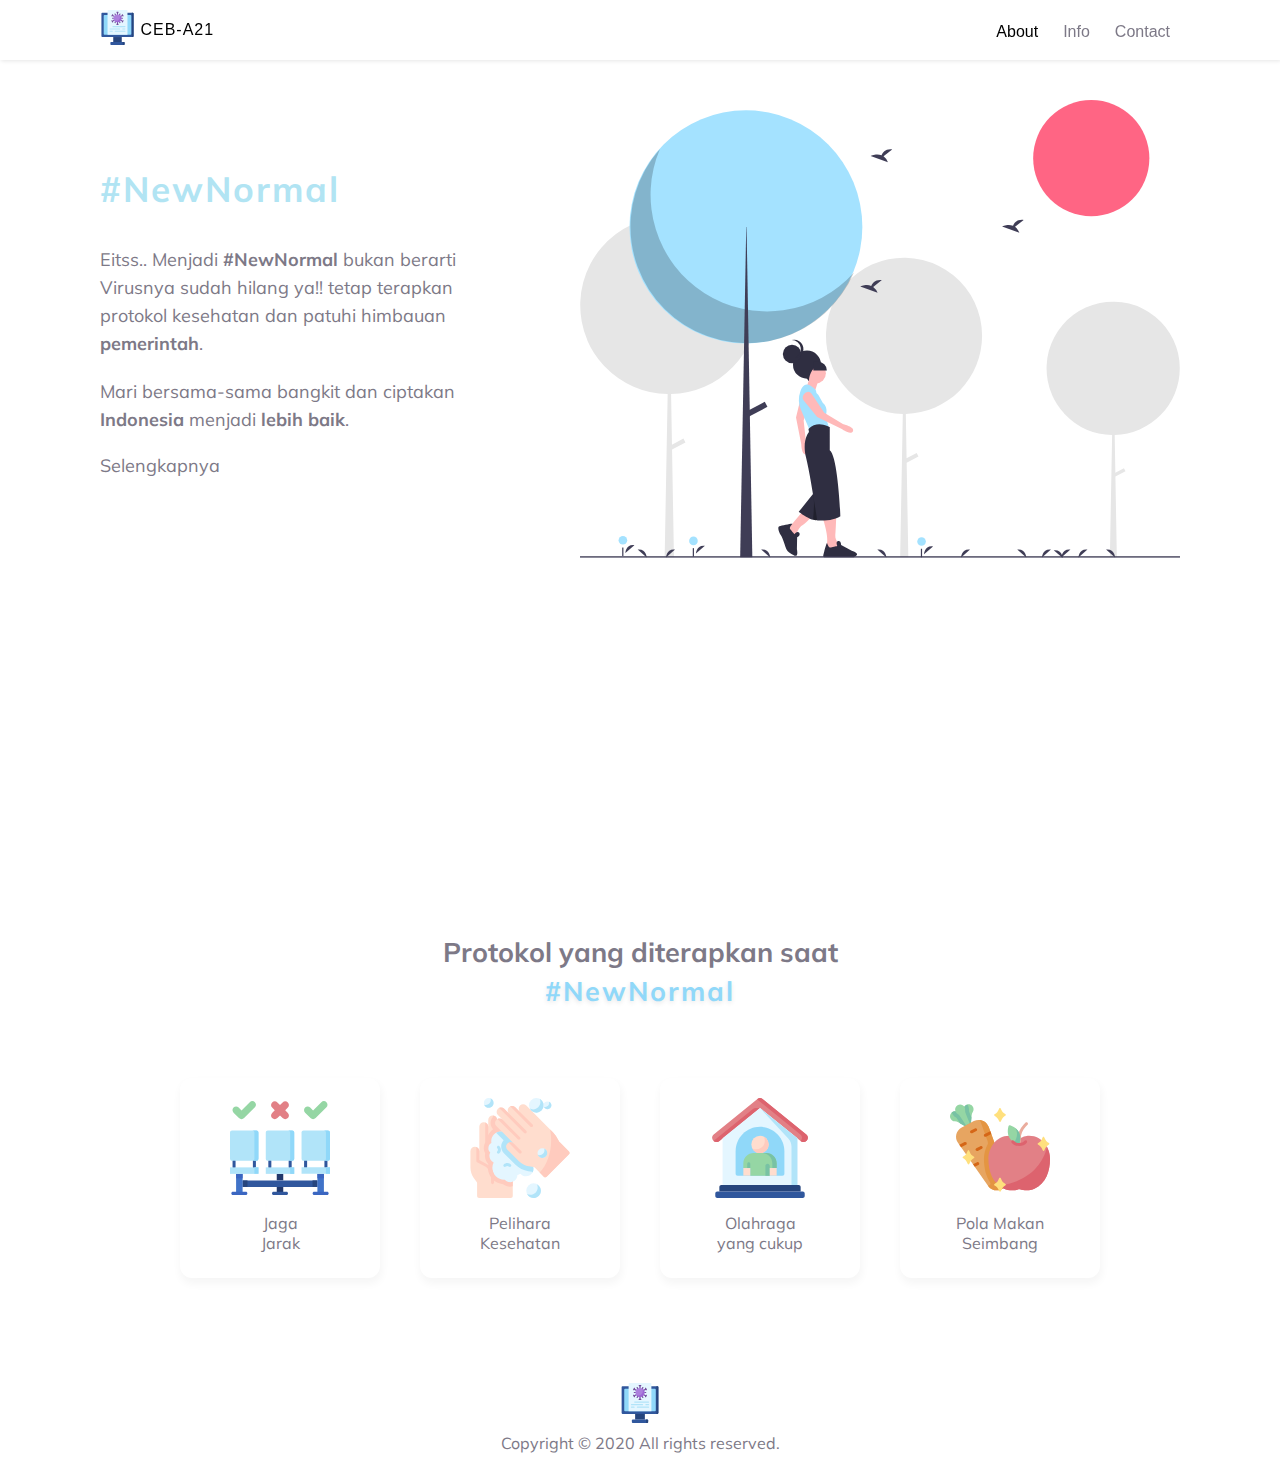
==== index.html @ 7ffa397c "Responsive layout" ====
<!DOCTYPE html>
<html lang="en">

<head>
  <meta charset="UTF-8">
  <meta name="viewport" content="width=device-width, initial-scale=1.0">
  <title>CEB A21</title>
  <link rel="stylesheet" href="//maxcdn.bootstrapcdn.com/font-awesome/4.5.0/css/font-awesome.min.css" />
  <link href="https://fonts.googleapis.com/css2?family=Muli:wght@300;400;700&display=swap" rel="stylesheet">
  <link rel="stylesheet" href="./style.css">
  <link rel="stylesheet" href="./responsive.css">

</head>

<body>
  <!-- navbar -->
  <nav>
    <div class="container">
      <div class="nav-wrapper">
        <div class="logo">
          <img src="./res/logo.svg" alt="Logo">
          CEB-A21
        </div>
        <div class="nav-item">
          <a class="nav-list active" href="#about">About</a>
          <a class="nav-list" href="#info">Info</a>
          <a class="nav-list" href="#contact">Contact</a>
        </div>
      </div>
    </div>
  </nav>

  <!-- main -->

  <div id="about" class="jumbotron">
    <div class="container">
      <div class="main-left">
        <h1>#NewNormal</h1>
        <p>Eitss.. Menjadi <strong>#NewNormal</strong> bukan berarti Virusnya sudah hilang ya!! tetap terapkan protokol
          kesehatan dan patuhi himbauan <strong>pemerintah</strong>.</p>
        <p>Mari bersama-sama bangkit dan ciptakan <strong>Indonesia</strong> menjadi <strong>lebih baik</strong>.</p>
        <div class="btn btn-primary" role="button">Selengkapnya</div>
      </div>
    </div>
    <div class="main-right">
      <img src="./res/main.svg">
    </div>
  </div>

  <!-- main 2 -->
  <div id="info" class="main2">
    <div class="container">
      <h2>Protokol yang diterapkan saat</h2>
      <h2><span>#NewNormal</span></h2>
      <div class="item-wrapper">
        <div class="item">
          <div class="item-box">
            <img src="./res/jaga-jarak.svg">
            <p>Jaga<br>Jarak</p>
          </div>
        </div>
        <div class="item">
          <div class="item-box">
            <img src="./res/kesehatan.svg">
            <p>Pelihara<br>Kesehatan</p>
          </div>
        </div>
        <div class="item">
          <div class="item-box">
            <img src="./res/olahraga.svg">
            <p>Olahraga<br>yang cukup</p>
          </div>
        </div>
        <div class="item">
          <div class="item-box">
            <img src="./res/pola-makan.svg">
            <p>Pola Makan<br>Seimbang</p>
          </div>
        </div>
      </div>
    </div>
  </div>

  <!-- contact -->


  <!-- footer -->
  <footer>
    <div class="copyright">
      <img src="res/logo.svg" width="50px" />
      <p>Copyright &copy; 2020 All rights reserved.</p>
    </div>
  </footer>

</body>

</html>
---- style.css ----
* {
  margin: 0;
  padding: 0;
  box-sizing: border-box;
  outline: none;
  list-style: none;
  text-decoration: none;
  font-family: "muli", sans-serif;
}

html {
  scroll-behavior: smooth;
}

body {
  font-size: 18px;
  color: #7d7987;
}

/* header */
nav {
  position: fixed;
  z-index: 5;
  height: 60px;
  width: 100%;
  background-color: #fff;
  box-shadow: 1px 1px 4px 0 rgba(0, 0, 0, 0.1);
}

.container {
  width: 100%;
  margin: 0 auto;
}

.nav-wrapper {
  margin: 0 100px;
  display: flex;
  justify-content: space-between;
  align-items: center;
}

.logo {
  font-family: Arial, Helvetica, sans-serif;
  font-size: 16px;
  color: black;
  letter-spacing: 1px;
  line-height: 60px;
}

.logo img {
  position: relative;
  top: 10px;
  height: 35px;
}

.nav-item .nav-list {
  font-family: Arial, Helvetica, sans-serif;
  padding: 0 10px;
  color: #7d7987;
  font-size: 16px;
}

.nav-item a.nav-list.active,
.nav-item a.nav-list:hover {
  color: #000;
  transition: all 0.5s linear;
}

/* main 1 */
.jumbotron {
  height: 100vh;
  display: flex;
  padding: 100px 100px 50px;
}

.main-left {
  width: 75%;
  margin-top: 2rem;
}

.main-left h1 {
  color: #b1e4f3;
  font-size: 35px;
  padding: 35px 0;
  letter-spacing: 2px;
}

.main-left p {
  padding-bottom: 20px;
  line-height: 28px;
}

.main-right img {
  width: 600px;
}

/* main2 */
.main2 {
  padding: 30px 0;
  text-align: center;
}

.main2 h2 {
  padding-top: 5px;
}

.main2 h2 span {
  color: #90d8f9;
  text-shadow: 0px 2px 5px rgba(0, 0, 0, 0.1);
  letter-spacing: 2px;
}

.item-wrapper {
  margin: 50px;
  display: flex;
  align-items: center;
  justify-content: center;
}

.item {
  position: relative;
  top: 0;
  width: 200px;
  height: 200px;
  margin: 20px;
  background-color: #fff;
  box-shadow: 1px 5px 9px 1px rgba(0, 0, 0, 0.04);
  border-radius: 12px;
  transition: all 0.3s linear;
}

.item:hover {
  color: #fdfdfd;
  top: -8px;
  opacity: 0.95;
  box-shadow: 1px 5px 9px 2px rgba(0, 0, 0, 0.07);
}

.item img {
  padding: 20px 0 10px;
  width: 100px;
}

.item p {
  color: #7d7987;
  font-size: 16px;
}

/* contact */

/* footer */
footer {
  background-color: white;
  height: 100px;
  text-align: center;
}

.copyright img {
  padding: 5px;
}

.copyright p {
  font-size: 16px;
  font-weight: light;
}
---- responsive.css ----
@media (max-width: 640px) {
  .nav-wrapper {
    margin: 0 5px;
    display: flex;
    justify-content: space-around;
    align-items: center;
  }

  /* main1 */
  .jumbotron {
    height: 80vh;
    padding: 0;
    margin: 0;
  }

  .main-left {
    width: 100%;
    text-align: center;
    margin-top: 50px;
    padding: 0 50px;
  }

  .main-right img {
    display: none;
  }

  .btn.btn-primary {
    margin: 0 auto;
  }

  /* main2 */
  .item-wrapper {
    flex-wrap: wrap;
  }

  /* contact */
}

@media (max-width: 920px) {
  header {
    padding-left: 100px;
    padding-right: 50px;
  }

  .main-left h1 {
    flex: auto;
    margin: 0 auto;
  }

  .main-left p {
    flex: auto;
    margin: 0 auto;
  }

  .main-right {
    flex: auto;
    margin: 0 auto;
  }

  .main-right img {
    display: none;
  }
}
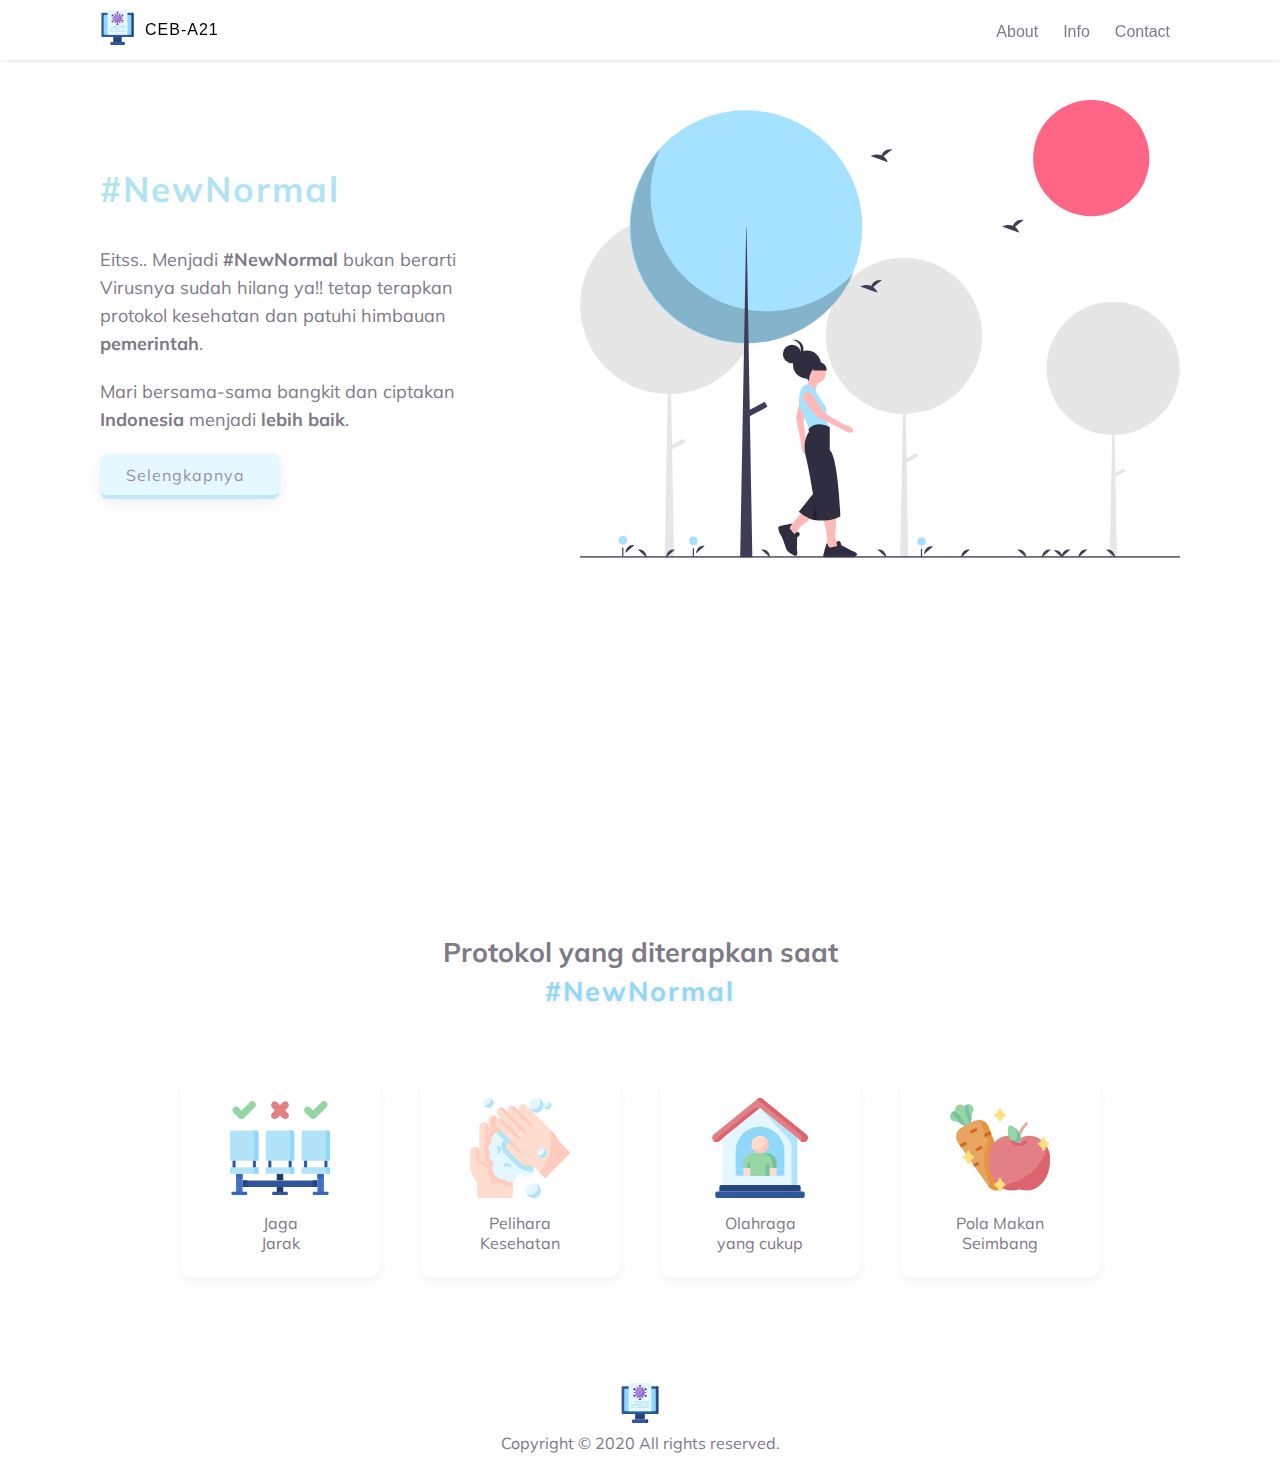
==== commit 01fb3269: "fix link navbar" ====
--- a/index.html
+++ b/index.html
@@ -1,97 +1,96 @@
-<!DOCTYPE html>
-<html lang="en">
-
-<head>
-  <meta charset="UTF-8">
-  <meta name="viewport" content="width=device-width, initial-scale=1.0">
-  <title>CEB A21</title>
-  <link rel="stylesheet" href="//maxcdn.bootstrapcdn.com/font-awesome/4.5.0/css/font-awesome.min.css" />
-  <link href="https://fonts.googleapis.com/css2?family=Muli:wght@300;400;700&display=swap" rel="stylesheet">
-  <link rel="stylesheet" href="./style.css">
-  <link rel="stylesheet" href="./responsive.css">
-
-</head>
-
-<body>
-  <!-- navbar -->
-  <nav>
-    <div class="container">
-      <div class="nav-wrapper">
-        <div class="logo">
-          <img src="./res/logo.svg" alt="Logo">
-          CEB-A21
-        </div>
-        <div class="nav-item">
-          <a class="nav-list active" href="#about">About</a>
-          <a class="nav-list" href="#info">Info</a>
-          <a class="nav-list" href="#contact">Contact</a>
-        </div>
-      </div>
-    </div>
-  </nav>
-
-  <!-- main -->
-
-  <div id="about" class="jumbotron">
-    <div class="container">
-      <div class="main-left">
-        <h1>#NewNormal</h1>
-        <p>Eitss.. Menjadi <strong>#NewNormal</strong> bukan berarti Virusnya sudah hilang ya!! tetap terapkan protokol
-          kesehatan dan patuhi himbauan <strong>pemerintah</strong>.</p>
-        <p>Mari bersama-sama bangkit dan ciptakan <strong>Indonesia</strong> menjadi <strong>lebih baik</strong>.</p>
-        <div class="btn btn-primary" role="button">Selengkapnya</div>
-      </div>
-    </div>
-    <div class="main-right">
-      <img src="./res/main.svg">
-    </div>
-  </div>
-
-  <!-- main 2 -->
-  <div id="info" class="main2">
-    <div class="container">
-      <h2>Protokol yang diterapkan saat</h2>
-      <h2><span>#NewNormal</span></h2>
-      <div class="item-wrapper">
-        <div class="item">
-          <div class="item-box">
-            <img src="./res/jaga-jarak.svg">
-            <p>Jaga<br>Jarak</p>
-          </div>
-        </div>
-        <div class="item">
-          <div class="item-box">
-            <img src="./res/kesehatan.svg">
-            <p>Pelihara<br>Kesehatan</p>
-          </div>
-        </div>
-        <div class="item">
-          <div class="item-box">
-            <img src="./res/olahraga.svg">
-            <p>Olahraga<br>yang cukup</p>
-          </div>
-        </div>
-        <div class="item">
-          <div class="item-box">
-            <img src="./res/pola-makan.svg">
-            <p>Pola Makan<br>Seimbang</p>
-          </div>
-        </div>
-      </div>
-    </div>
-  </div>
-
-  <!-- contact -->
-
-
-  <!-- footer -->
-  <footer>
-    <div class="copyright">
-      <img src="res/logo.svg" width="50px" />
-      <p>Copyright &copy; 2020 All rights reserved.</p>
-    </div>
-  </footer>
-
-</body>
-
+<!DOCTYPE html>
+<html lang="en">
+
+<head>
+  <meta charset="UTF-8">
+  <meta name="viewport" content="width=device-width, initial-scale=1.0">
+  <title>CEB A21</title>
+  <link href="https://fonts.googleapis.com/css2?family=Muli:wght@300;400;700&display=swap" rel="stylesheet">
+  <link rel="stylesheet" href="./style.css">
+  <link rel="stylesheet" href="./responsive.css">
+
+</head>
+
+<body>
+  <!-- navbar -->
+  <nav>
+    <div class="container">
+      <div class="nav-wrapper">
+        <div class="logo">
+          <img src="./res/logo.svg" alt="Logo">
+          <a href="#">CEB-A21</a>
+        </div>
+        <div class="nav-item">
+          <a class="nav-list" href="#about">About</a>
+          <a class="nav-list" href="#info">Info</a>
+          <a class="nav-list" href="#contact">Contact</a>
+        </div>
+      </div>
+    </div>
+  </nav>
+
+  <!-- main -->
+
+  <div id="about" class="jumbotron">
+    <div class="container">
+      <div class="main-left">
+        <h1>#NewNormal</h1>
+        <p>Eitss.. Menjadi <strong>#NewNormal</strong> bukan berarti Virusnya sudah hilang ya!! tetap terapkan protokol
+          kesehatan dan patuhi himbauan <strong>pemerintah</strong>.</p>
+        <p>Mari bersama-sama bangkit dan ciptakan <strong>Indonesia</strong> menjadi <strong>lebih baik</strong>.</p>
+        <div class="btn btn-primary" role="button">Selengkapnya</div>
+      </div>
+    </div>
+    <div class="main-right">
+      <img src="./res/main.svg">
+    </div>
+  </div>
+
+  <!-- main 2 -->
+  <div id="info" class="main2">
+    <div class="container">
+      <h2>Protokol yang diterapkan saat</h2>
+      <h2><span>#NewNormal</span></h2>
+      <div class="item-wrapper">
+        <div class="item">
+          <div class="item-box">
+            <img src="./res/jaga-jarak.svg">
+            <p>Jaga<br>Jarak</p>
+          </div>
+        </div>
+        <div class="item">
+          <div class="item-box">
+            <img src="./res/kesehatan.svg">
+            <p>Pelihara<br>Kesehatan</p>
+          </div>
+        </div>
+        <div class="item">
+          <div class="item-box">
+            <img src="./res/olahraga.svg">
+            <p>Olahraga<br>yang cukup</p>
+          </div>
+        </div>
+        <div class="item">
+          <div class="item-box">
+            <img src="./res/pola-makan.svg">
+            <p>Pola Makan<br>Seimbang</p>
+          </div>
+        </div>
+      </div>
+    </div>
+  </div>
+
+  <!-- contact -->
+
+
+  <!-- footer -->
+  <footer>
+    <div class="copyright">
+      <img src="res/logo.svg" width="50px" />
+      <p>Copyright &copy; 2020 All rights reserved.</p>
+    </div>
+  </footer>
+
+</body>
+
 </html>--- a/style.css
+++ b/style.css
@@ -1,165 +1,197 @@
-* {
-  margin: 0;
-  padding: 0;
-  box-sizing: border-box;
-  outline: none;
-  list-style: none;
-  text-decoration: none;
-  font-family: "muli", sans-serif;
-}
-
-html {
-  scroll-behavior: smooth;
-}
-
-body {
-  font-size: 18px;
-  color: #7d7987;
-}
-
-/* header */
-nav {
-  position: fixed;
-  z-index: 5;
-  height: 60px;
-  width: 100%;
-  background-color: #fff;
-  box-shadow: 1px 1px 4px 0 rgba(0, 0, 0, 0.1);
-}
-
-.container {
-  width: 100%;
-  margin: 0 auto;
-}
-
-.nav-wrapper {
-  margin: 0 100px;
-  display: flex;
-  justify-content: space-between;
-  align-items: center;
-}
-
-.logo {
-  font-family: Arial, Helvetica, sans-serif;
-  font-size: 16px;
-  color: black;
-  letter-spacing: 1px;
-  line-height: 60px;
-}
-
-.logo img {
-  position: relative;
-  top: 10px;
-  height: 35px;
-}
-
-.nav-item .nav-list {
-  font-family: Arial, Helvetica, sans-serif;
-  padding: 0 10px;
-  color: #7d7987;
-  font-size: 16px;
-}
-
-.nav-item a.nav-list.active,
-.nav-item a.nav-list:hover {
-  color: #000;
-  transition: all 0.5s linear;
-}
-
-/* main 1 */
-.jumbotron {
-  height: 100vh;
-  display: flex;
-  padding: 100px 100px 50px;
-}
-
-.main-left {
-  width: 75%;
-  margin-top: 2rem;
-}
-
-.main-left h1 {
-  color: #b1e4f3;
-  font-size: 35px;
-  padding: 35px 0;
-  letter-spacing: 2px;
-}
-
-.main-left p {
-  padding-bottom: 20px;
-  line-height: 28px;
-}
-
-.main-right img {
-  width: 600px;
-}
-
-/* main2 */
-.main2 {
-  padding: 30px 0;
-  text-align: center;
-}
-
-.main2 h2 {
-  padding-top: 5px;
-}
-
-.main2 h2 span {
-  color: #90d8f9;
-  text-shadow: 0px 2px 5px rgba(0, 0, 0, 0.1);
-  letter-spacing: 2px;
-}
-
-.item-wrapper {
-  margin: 50px;
-  display: flex;
-  align-items: center;
-  justify-content: center;
-}
-
-.item {
-  position: relative;
-  top: 0;
-  width: 200px;
-  height: 200px;
-  margin: 20px;
-  background-color: #fff;
-  box-shadow: 1px 5px 9px 1px rgba(0, 0, 0, 0.04);
-  border-radius: 12px;
-  transition: all 0.3s linear;
-}
-
-.item:hover {
-  color: #fdfdfd;
-  top: -8px;
-  opacity: 0.95;
-  box-shadow: 1px 5px 9px 2px rgba(0, 0, 0, 0.07);
-}
-
-.item img {
-  padding: 20px 0 10px;
-  width: 100px;
-}
-
-.item p {
-  color: #7d7987;
-  font-size: 16px;
-}
-
-/* contact */
-
-/* footer */
-footer {
-  background-color: white;
-  height: 100px;
-  text-align: center;
-}
-
-.copyright img {
-  padding: 5px;
-}
-
-.copyright p {
-  font-size: 16px;
-  font-weight: light;
-}
+* {
+  margin: 0;
+  padding: 0;
+  box-sizing: border-box;
+  outline: none;
+  list-style: none;
+  text-decoration: none;
+  font-family: "muli", sans-serif;
+}
+
+html {
+  scroll-behavior: smooth;
+}
+
+body {
+  font-size: 18px;
+  color: #7d7987;
+}
+
+/* header */
+nav {
+  position: fixed;
+  z-index: 5;
+  height: 60px;
+  width: 100%;
+  background-color: #fff;
+  box-shadow: 1px 1px 4px 0 rgba(0, 0, 0, 0.1);
+}
+
+.container {
+  width: 100%;
+  margin: 0 auto;
+}
+
+.nav-wrapper {
+  margin: 0 100px;
+  display: flex;
+  justify-content: space-between;
+  align-items: center;
+}
+
+.logo img {
+  position: relative;
+  top: 10px;
+  height: 35px;
+}
+
+.logo a {
+  font-family: Arial, Helvetica, sans-serif;
+  font-size: 16px;
+  color: black;
+  letter-spacing: 1px;
+  line-height: 60px;
+  padding-left: 5px;
+}
+
+.nav-item .nav-list {
+  font-family: Arial, Helvetica, sans-serif;
+  padding: 0 10px;
+  color: #7d7987;
+  font-size: 16px;
+}
+
+.nav-item a.nav-list.active,
+.nav-item a.nav-list:hover {
+  color: #000;
+  transition: all 0.5s linear;
+}
+
+/* main 1 */
+.jumbotron {
+  height: 100vh;
+  display: flex;
+  padding: 100px 100px 50px;
+}
+
+.main-left {
+  width: 75%;
+  margin-top: 2rem;
+}
+
+.main-left h1 {
+  color: #b1e4f3;
+  font-size: 35px;
+  padding: 35px 0;
+  letter-spacing: 2px;
+}
+
+.main-left p {
+  padding-bottom: 20px;
+  line-height: 28px;
+}
+
+.main-right img {
+  width: 600px;
+}
+
+.btn {
+  background: #dff6ff;
+  border: 1px solid #dff6ff;
+  border-bottom: 4px solid #b1e4f9;
+  border-radius: 8px;
+  box-shadow: 0px 0.769896px 3.62304px rgba(0, 0, 0, 0.0243888),
+    0px 2.12866px 10.0172px rgba(0, 0, 0, 0.035),
+    0px 5.125px 24.1177px rgba(0, 0, 0, 0.0456112);
+  padding: 10px 25px;
+  letter-spacing: 1px;
+  opacity: 0.8;
+  cursor: pointer;
+}
+
+.btn.btn-primary {
+  width: 180px;
+  font-size: 16px;
+}
+
+.btn:hover {
+  opacity: 1;
+  border: 1px solid #b1e4f3;
+  border-bottom: 4px solid #b1e4f9;
+}
+
+.btn.btn-primary:active {
+  position: relative;
+  top: 5px;
+  border: none;
+}
+
+/* main2 */
+.main2 {
+  padding: 30px 0;
+  text-align: center;
+}
+
+.main2 h2 {
+  padding-top: 5px;
+}
+
+.main2 h2 span {
+  color: #90d8f9;
+  text-shadow: 0px 2px 5px rgba(0, 0, 0, 0.1);
+  letter-spacing: 2px;
+}
+
+.item-wrapper {
+  margin: 50px;
+  display: flex;
+  align-items: center;
+  justify-content: center;
+}
+
+.item {
+  position: relative;
+  top: 0;
+  width: 200px;
+  height: 200px;
+  margin: 20px;
+  background-color: #fff;
+  box-shadow: 1px 5px 9px 1px rgba(0, 0, 0, 0.04);
+  border-radius: 12px;
+  transition: all 0.3s linear;
+}
+
+.item:hover {
+  color: #fdfdfd;
+  top: -8px;
+  opacity: 0.95;
+  box-shadow: 1px 5px 9px 2px rgba(0, 0, 0, 0.07);
+}
+
+.item img {
+  padding: 20px 0 10px;
+  width: 100px;
+}
+
+.item p {
+  color: #7d7987;
+  font-size: 16px;
+}
+
+/* contact */
+
+/* footer */
+footer {
+  background-color: white;
+  height: 100px;
+  text-align: center;
+}
+
+.copyright img {
+  padding: 5px;
+}
+
+.copyright p {
+  font-size: 16px;
+  font-weight: light;
+}
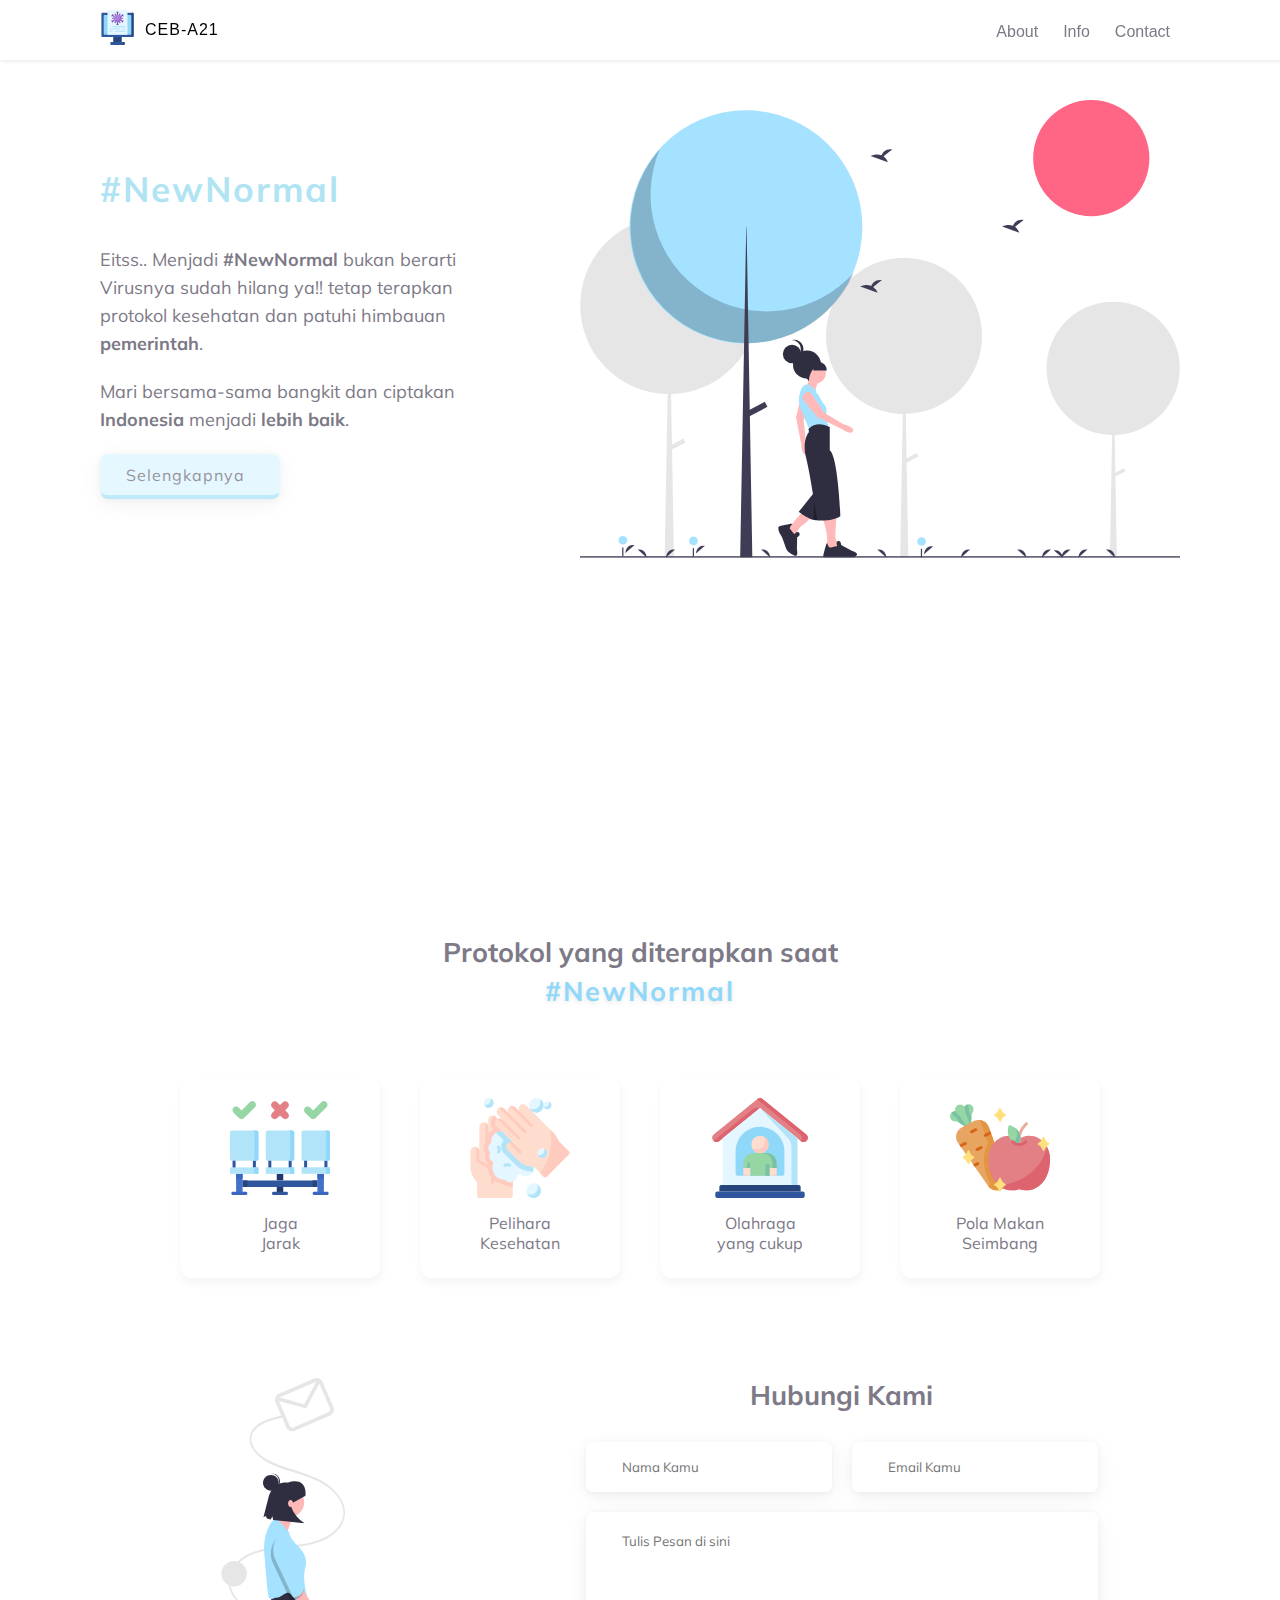
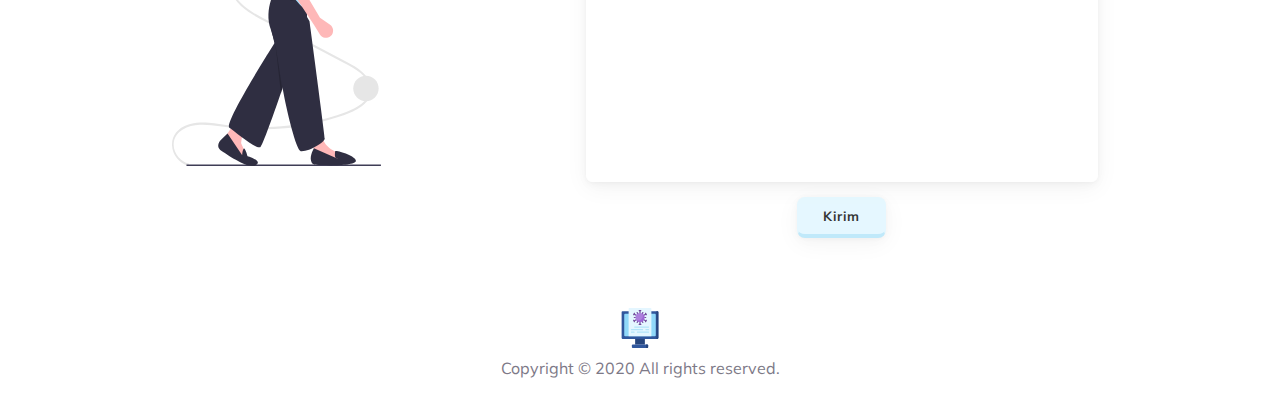
==== commit 7d63e327: "Update index.html" ====
--- a/index.html
+++ b/index.html
@@ -81,7 +81,30 @@
   </div>
 
   <!-- contact -->
-
+<div id="contact">
+  <div class="container">
+    <div class="message-wrapper">
+      <div class="people">
+        <img src="./res/contact.svg">
+      </div>
+      <div class="message">
+        <h2 class="title-section">Hubungi Kami</h2>
+        <div class="form">
+          <div class="form-input">
+            <input type="text" name="name" id="name" placeholder="Nama Kamu">
+          </div>
+          <div class="form-input">
+            <input type="email" name="emamil" id="email" placeholder="Email Kamu">
+          </div>
+        </div>
+        <div class="form-input">
+          <textarea name="message" id="message" placeholder="Tulis Pesan di sini"></textarea>
+        </div>
+        <button class="btn btn-submit" role="button">Kirim</button>
+      </div>
+    </div>
+  </div>
+</div>
 
   <!-- footer -->
   <footer>
@@ -93,4 +116,4 @@
 
 </body>
 
-</html>+</html>
--- a/style.css
+++ b/style.css
@@ -179,6 +179,65 @@
 }
 
 /* contact */
+.message-wrapper {
+  display: flex;
+  margin: 0 75px 50px;
+  justify-content: space-around;
+}
+
+.title-section {
+  text-align: center;
+  margin-bottom: 20px;
+}
+
+.form {
+  display: flex;
+  flex-direction: row;
+  flex-wrap: wrap;
+  width: 100%;
+}
+
+.form-input {
+  display: flex;
+  flex-direction: column;
+  flex-basis: 100%;
+  flex: 1;
+  margin: 10px;
+}
+
+input,
+textarea {
+  background: #fff;
+  box-shadow: 0px 0.769896px 3.62304px rgba(0, 0, 0, 0.0243888),
+    0px 2.12866px 10.0172px rgba(0, 0, 0, 0.035),
+    0px 5.125px 24.1177px rgba(0, 0, 0, 0.0456112);
+  border-radius: 6px;
+  border: 1px solid #fff;
+  height: 50px;
+  padding: 0 35px;
+}
+
+input:focus,
+textarea:focus {
+  border: 1px solid #90d8f9;
+}
+
+textarea {
+  width: 100%;
+  height: 30vh;
+  padding: 20px 35px;
+  resize: none;
+}
+
+.btn.btn-submit {
+  display: flex;
+  margin: 15px auto;
+  font-weight: bold;
+}
+
+.btn.btn-submit:active {
+  background-color: #b1e4f3;
+}
 
 /* footer */
 footer {
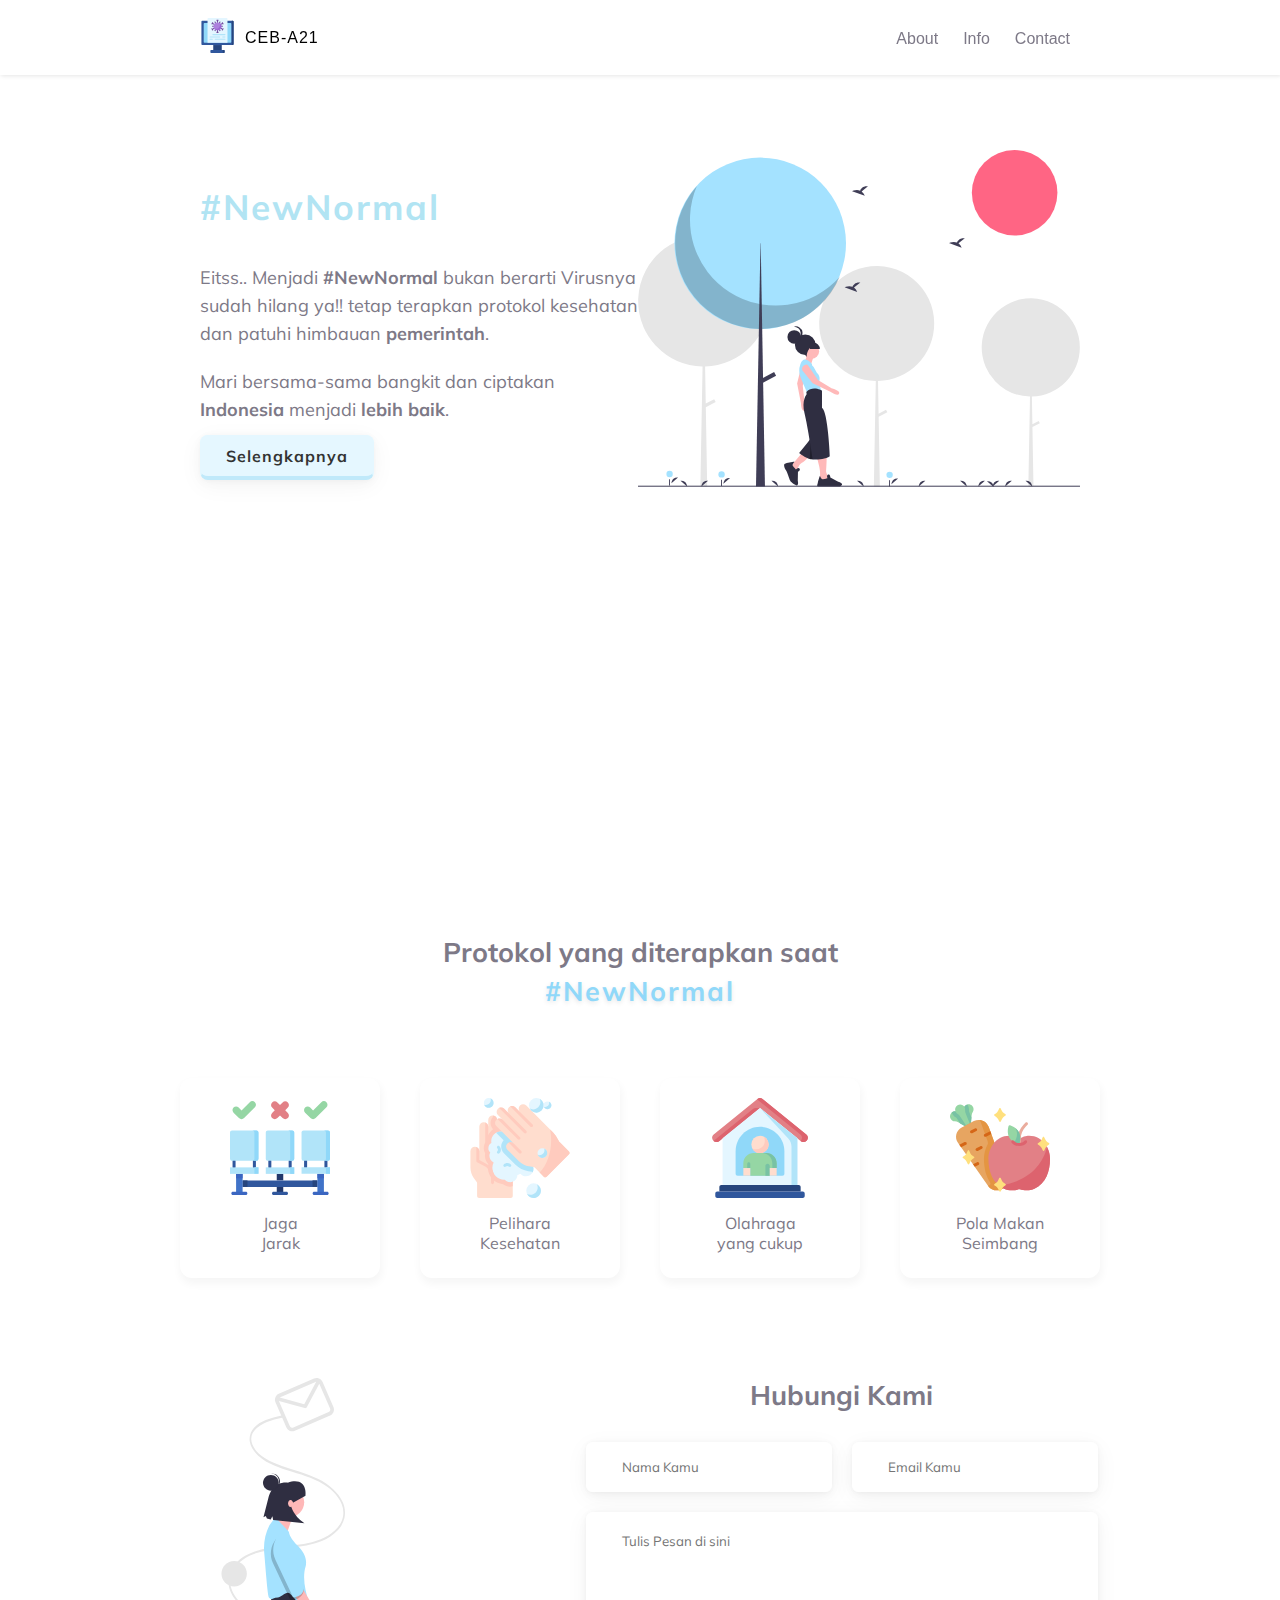
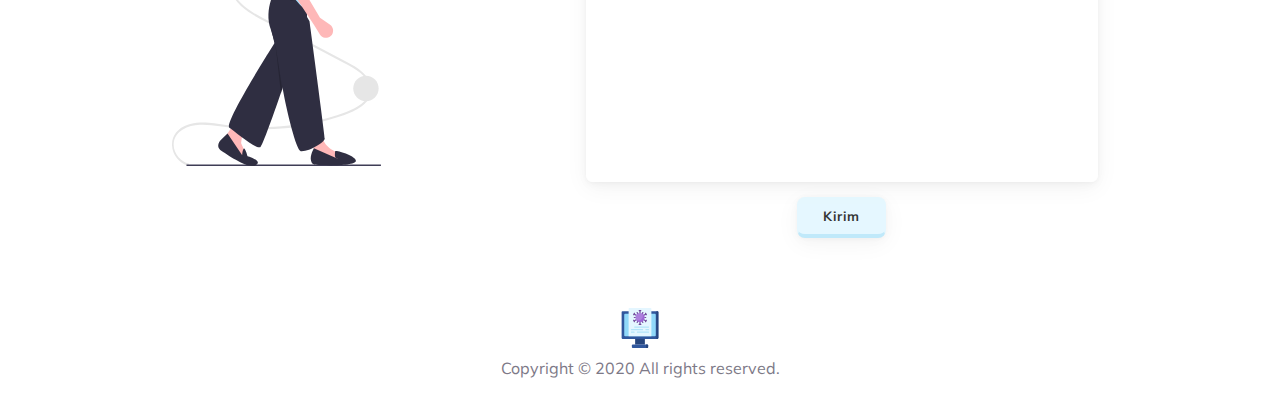
==== commit 3ee70527: "Update header" ====
--- a/index.html
+++ b/index.html
@@ -6,8 +6,8 @@
   <meta name="viewport" content="width=device-width, initial-scale=1.0">
   <title>CEB A21</title>
   <link href="https://fonts.googleapis.com/css2?family=Muli:wght@300;400;700&display=swap" rel="stylesheet">
-  <link rel="stylesheet" href="./style.css">
-  <link rel="stylesheet" href="./responsive.css">
+  <link rel="stylesheet" href="style.css">
+  <link rel="stylesheet" href="responsive.css">
 
 </head>
 
@@ -35,10 +35,10 @@
     <div class="container">
       <div class="main-left">
         <h1>#NewNormal</h1>
-        <p>Eitss.. Menjadi <strong>#NewNormal</strong> bukan berarti Virusnya sudah hilang ya!! tetap terapkan protokol
-          kesehatan dan patuhi himbauan <strong>pemerintah</strong>.</p>
+        <p>Eitss.. Menjadi <strong>#NewNormal</strong> bukan berarti Virusnya sudah hilang ya!!
+          tetap terapkan protokol kesehatan dan patuhi himbauan <strong>pemerintah</strong>.</p>
         <p>Mari bersama-sama bangkit dan ciptakan <strong>Indonesia</strong> menjadi <strong>lebih baik</strong>.</p>
-        <div class="btn btn-primary" role="button">Selengkapnya</div>
+        <a class="btn btn-primary" href="#info" role="button">Selengkapnya</a>
       </div>
     </div>
     <div class="main-right">
@@ -81,30 +81,30 @@
   </div>
 
   <!-- contact -->
-<div id="contact">
-  <div class="container">
-    <div class="message-wrapper">
-      <div class="people">
-        <img src="./res/contact.svg">
-      </div>
-      <div class="message">
-        <h2 class="title-section">Hubungi Kami</h2>
-        <div class="form">
-          <div class="form-input">
-            <input type="text" name="name" id="name" placeholder="Nama Kamu">
+  <div id="contact">
+    <div class="container">
+      <div class="message-wrapper">
+        <div class="people">
+          <img src="./res/contact.svg">
+        </div>
+        <div class="message">
+          <h2 class="title-section">Hubungi Kami</h2>
+          <div class="form">
+            <div class="form-input">
+              <input type="text" name="name" id="name" placeholder="Nama Kamu">
+            </div>
+            <div class="form-input">
+              <input type="email" name="emamil" id="email" placeholder="Email Kamu">
+            </div>
           </div>
           <div class="form-input">
-            <input type="email" name="emamil" id="email" placeholder="Email Kamu">
+            <textarea name="message" id="message" placeholder="Tulis Pesan di sini"></textarea>
           </div>
+          <button class="btn btn-submit" role="button">Kirim</button>
         </div>
-        <div class="form-input">
-          <textarea name="message" id="message" placeholder="Tulis Pesan di sini"></textarea>
-        </div>
-        <button class="btn btn-submit" role="button">Kirim</button>
       </div>
     </div>
   </div>
-</div>
 
   <!-- footer -->
   <footer>
@@ -116,4 +116,4 @@
 
 </body>
 
-</html>
+</html>--- a/style.css
+++ b/style.css
@@ -21,7 +21,7 @@
 nav {
   position: fixed;
   z-index: 5;
-  height: 60px;
+  height: 75px;
   width: 100%;
   background-color: #fff;
   box-shadow: 1px 1px 4px 0 rgba(0, 0, 0, 0.1);
@@ -33,7 +33,7 @@
 }
 
 .nav-wrapper {
-  margin: 0 100px;
+  margin: 0 200px;
   display: flex;
   justify-content: space-between;
   align-items: center;
@@ -48,9 +48,10 @@
 .logo a {
   font-family: Arial, Helvetica, sans-serif;
   font-size: 16px;
-  color: black;
+  color: #000;
+  font-weight: 500;
   letter-spacing: 1px;
-  line-height: 60px;
+  line-height: 75px;
   padding-left: 5px;
 }
 
@@ -71,12 +72,8 @@
 .jumbotron {
   height: 100vh;
   display: flex;
-  padding: 100px 100px 50px;
-}
-
-.main-left {
-  width: 75%;
-  margin-top: 2rem;
+  margin: 0 100px;
+  padding: 150px 100px 50px;
 }
 
 .main-left h1 {
@@ -92,7 +89,9 @@
 }
 
 .main-right img {
-  width: 600px;
+  width: 100%;
+  max-width: 1000px;
+  float: right;
 }
 
 .btn {
@@ -112,6 +111,9 @@
 .btn.btn-primary {
   width: 180px;
   font-size: 16px;
+  color: #000;
+  font-weight: 700;
+  margin-bottom: 30px;
 }
 
 .btn:hover {
@@ -232,7 +234,7 @@
 .btn.btn-submit {
   display: flex;
   margin: 15px auto;
-  font-weight: bold;
+  font-weight: 700;
 }
 
 .btn.btn-submit:active {
--- a/responsive.css
+++ b/responsive.css
@@ -1,16 +1,46 @@
 @media (max-width: 640px) {
+  /* main1 */
+  .jumbotron {
+    height: 80vh;
+    padding: 0 !important;
+    margin: 0;
+    flex: none !important;
+  }
+
+  .main-left {
+    margin-top: 100px !important;
+    width: 100%;
+    text-align: center;
+    padding: 0 5px !important;
+  }
+
+  .btn.btn-primary {
+    margin: 0 auto;
+  }
+
+  /* contact */
+  .people {
+    display: none;
+  }
+
+  .message-wrapper {
+    margin: 0 25px 50px;
+  }
+}
+
+@media (max-width: 920px) {
+  .jumbotron {
+    height: 80vh;
+    padding: 50px 0;
+    margin: 0;
+    flex: none;
+  }
+
   .nav-wrapper {
-    margin: 0 5px;
+    margin: 0;
     display: flex;
     justify-content: space-around;
     align-items: center;
-  }
-
-  /* main1 */
-  .jumbotron {
-    height: 80vh;
-    padding: 0;
-    margin: 0;
   }
 
   .main-left {
@@ -18,28 +48,6 @@
     text-align: center;
     margin-top: 50px;
     padding: 0 50px;
-  }
-
-  .main-right img {
-    display: none;
-  }
-
-  .btn.btn-primary {
-    margin: 0 auto;
-  }
-
-  /* main2 */
-  .item-wrapper {
-    flex-wrap: wrap;
-  }
-
-  /* contact */
-}
-
-@media (max-width: 920px) {
-  header {
-    padding-left: 100px;
-    padding-right: 50px;
   }
 
   .main-left h1 {
@@ -60,4 +68,9 @@
   .main-right img {
     display: none;
   }
+
+  /* main2 */
+  .item-wrapper {
+    flex-wrap: wrap;
+  }
 }
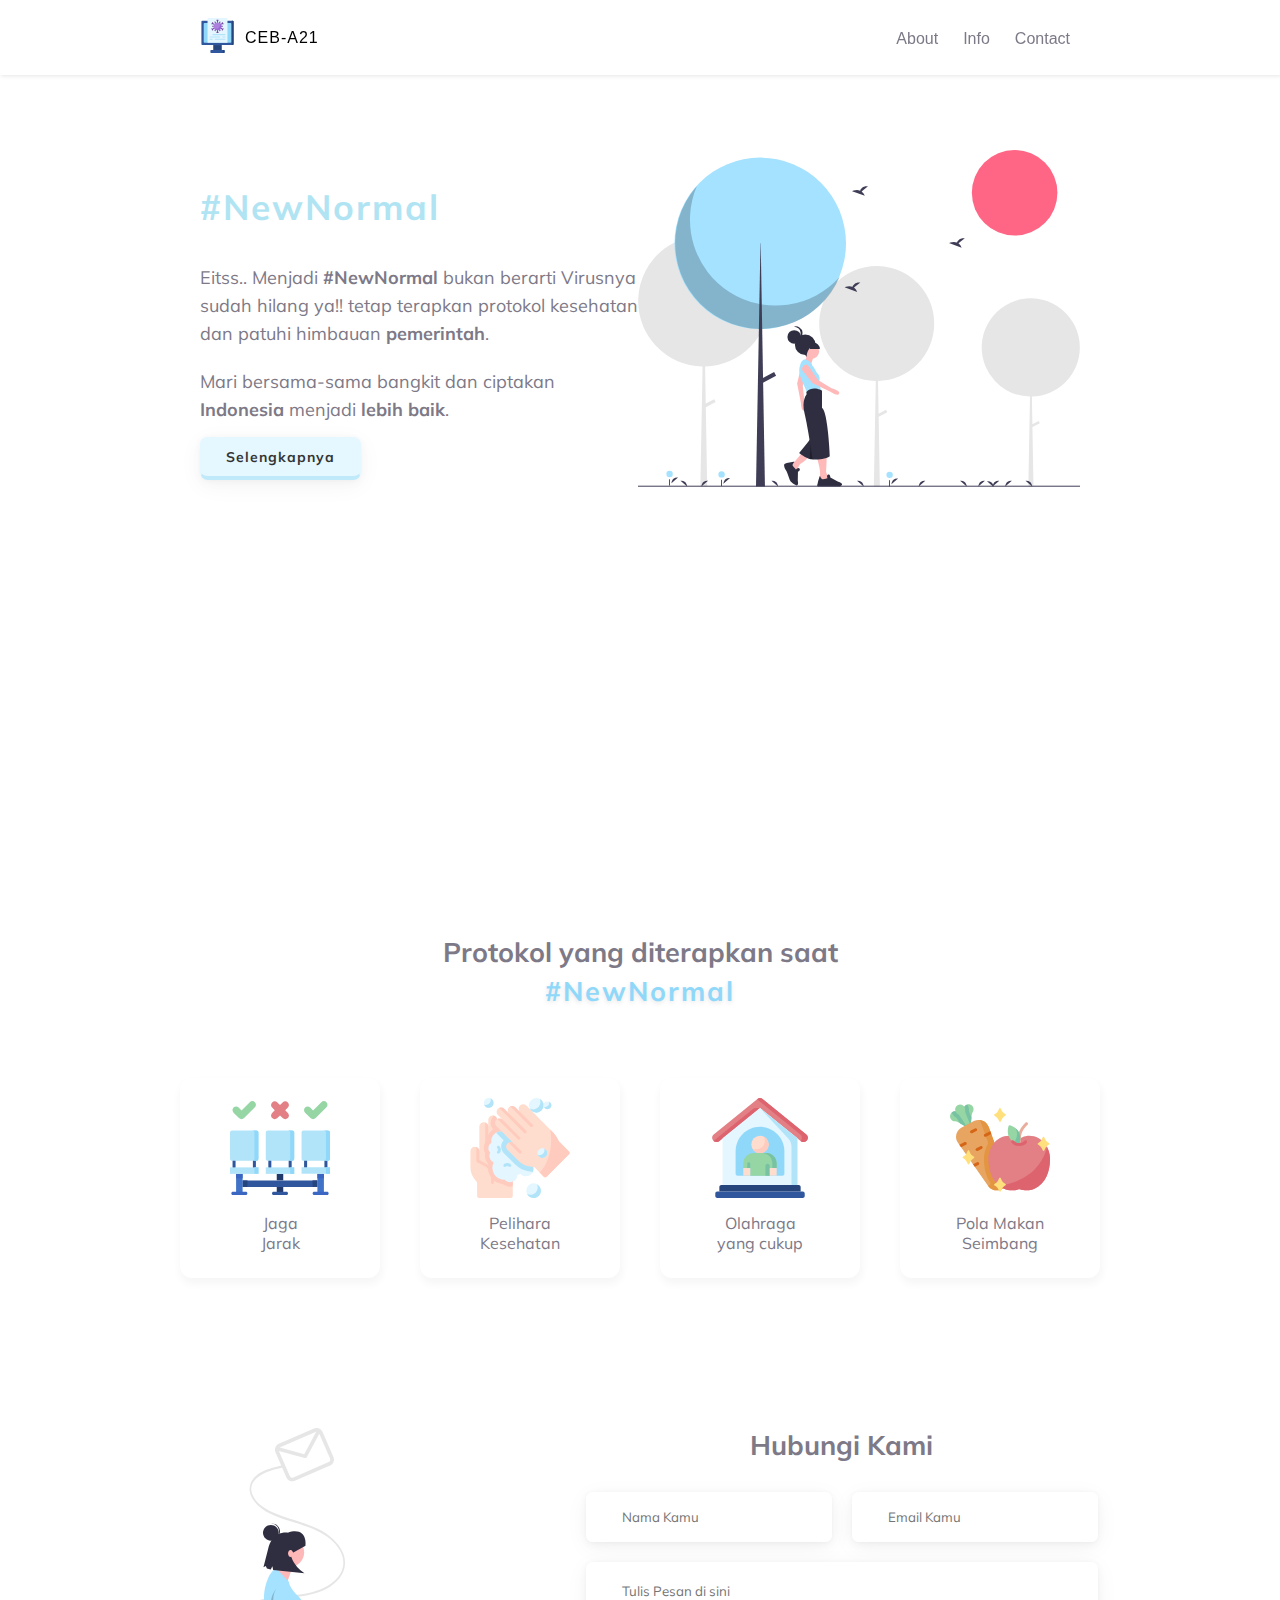
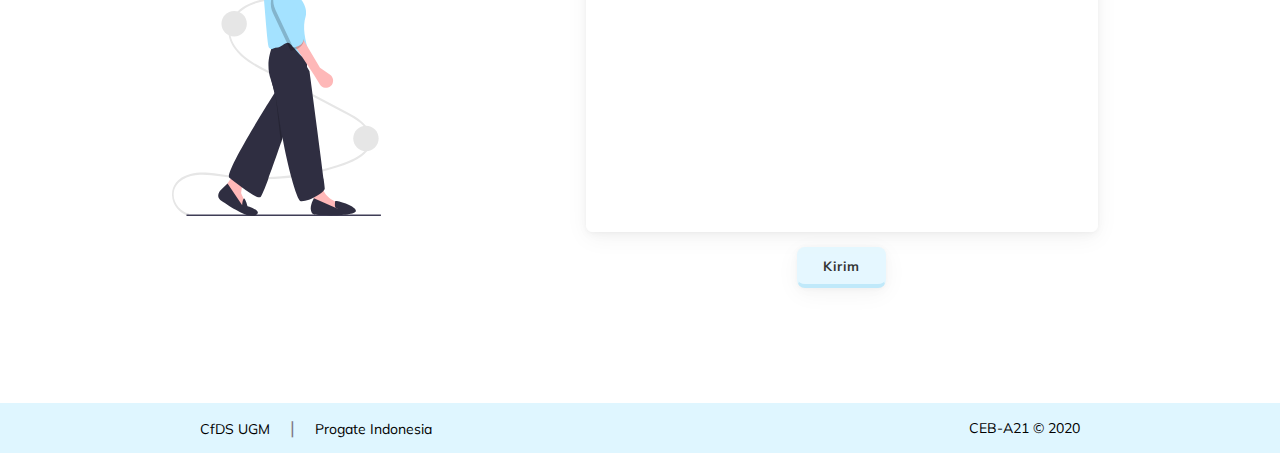
==== commit 5adc93cc: "almost done" ====
--- a/index.html
+++ b/index.html
@@ -5,6 +5,7 @@
   <meta charset="UTF-8">
   <meta name="viewport" content="width=device-width, initial-scale=1.0">
   <title>CEB A21</title>
+  <link rel="shortcut icon" href="/res/logo.svg" type="image/x-icon">
   <link href="https://fonts.googleapis.com/css2?family=Muli:wght@300;400;700&display=swap" rel="stylesheet">
   <link rel="stylesheet" href="style.css">
   <link rel="stylesheet" href="responsive.css">
@@ -108,9 +109,13 @@
 
   <!-- footer -->
   <footer>
+    <div class="organizer">
+      <a href="http://cfds.fisipol.ugm.ac.id/" target="_blank">CfDS UGM</a>
+      <span>&nbsp;|&nbsp;</span>
+      <a href="https://progate.com/" target="_blank">Progate Indonesia</a>
+    </div>
     <div class="copyright">
-      <img src="res/logo.svg" width="50px" />
-      <p>Copyright &copy; 2020 All rights reserved.</p>
+      <p>CEB-A21 &copy; 2020</p>
     </div>
   </footer>
 
--- a/style.css
+++ b/style.css
@@ -110,7 +110,7 @@
 
 .btn.btn-primary {
   width: 180px;
-  font-size: 16px;
+  font-size: 14px;
   color: #000;
   font-weight: 700;
   margin-bottom: 30px;
@@ -181,6 +181,10 @@
 }
 
 /* contact */
+#contact {
+  margin: 50px 0 100px;
+}
+
 .message-wrapper {
   display: flex;
   margin: 0 75px 50px;
@@ -243,16 +247,33 @@
 
 /* footer */
 footer {
-  background-color: white;
-  height: 100px;
-  text-align: center;
-}
-
-.copyright img {
-  padding: 5px;
-}
-
-.copyright p {
-  font-size: 16px;
-  font-weight: light;
-}
+  width: 100%;
+  height: 50px;
+  padding: 0 200px;
+  background-color: #dff6ff;
+  line-height: 50px;
+}
+
+footer .organizer {
+  float: left;
+}
+
+footer .organizer span {
+  padding: 0 10px;
+}
+
+footer .organizer a,
+footer .copyright p {
+  font-size: 14px;
+  color: #000;
+}
+
+footer .organizer a:hover {
+  font-size: 14px;
+  color: #7d7987;
+  transition: all 0.5s linear;
+}
+
+footer .copyright {
+  float: right;
+}
--- a/responsive.css
+++ b/responsive.css
@@ -1,7 +1,6 @@
 @media (max-width: 640px) {
   /* main1 */
   .jumbotron {
-    height: 80vh;
     padding: 0 !important;
     margin: 0;
     flex: none !important;
@@ -11,7 +10,7 @@
     margin-top: 100px !important;
     width: 100%;
     text-align: center;
-    padding: 0 5px !important;
+    padding: 0 15px !important;
   }
 
   .btn.btn-primary {
@@ -30,7 +29,6 @@
 
 @media (max-width: 920px) {
   .jumbotron {
-    height: 80vh;
     padding: 50px 0;
     margin: 0;
     flex: none;
@@ -73,4 +71,20 @@
   .item-wrapper {
     flex-wrap: wrap;
   }
+
+  /* footer */
+  footer {
+    padding: 0;
+    background-color: #dff6ff;
+    line-height: 50px;
+  }
+
+  footer .organizer {
+    display: none;
+  }
+
+  footer .copyright {
+    text-align: center;
+    float: none;
+  }
 }
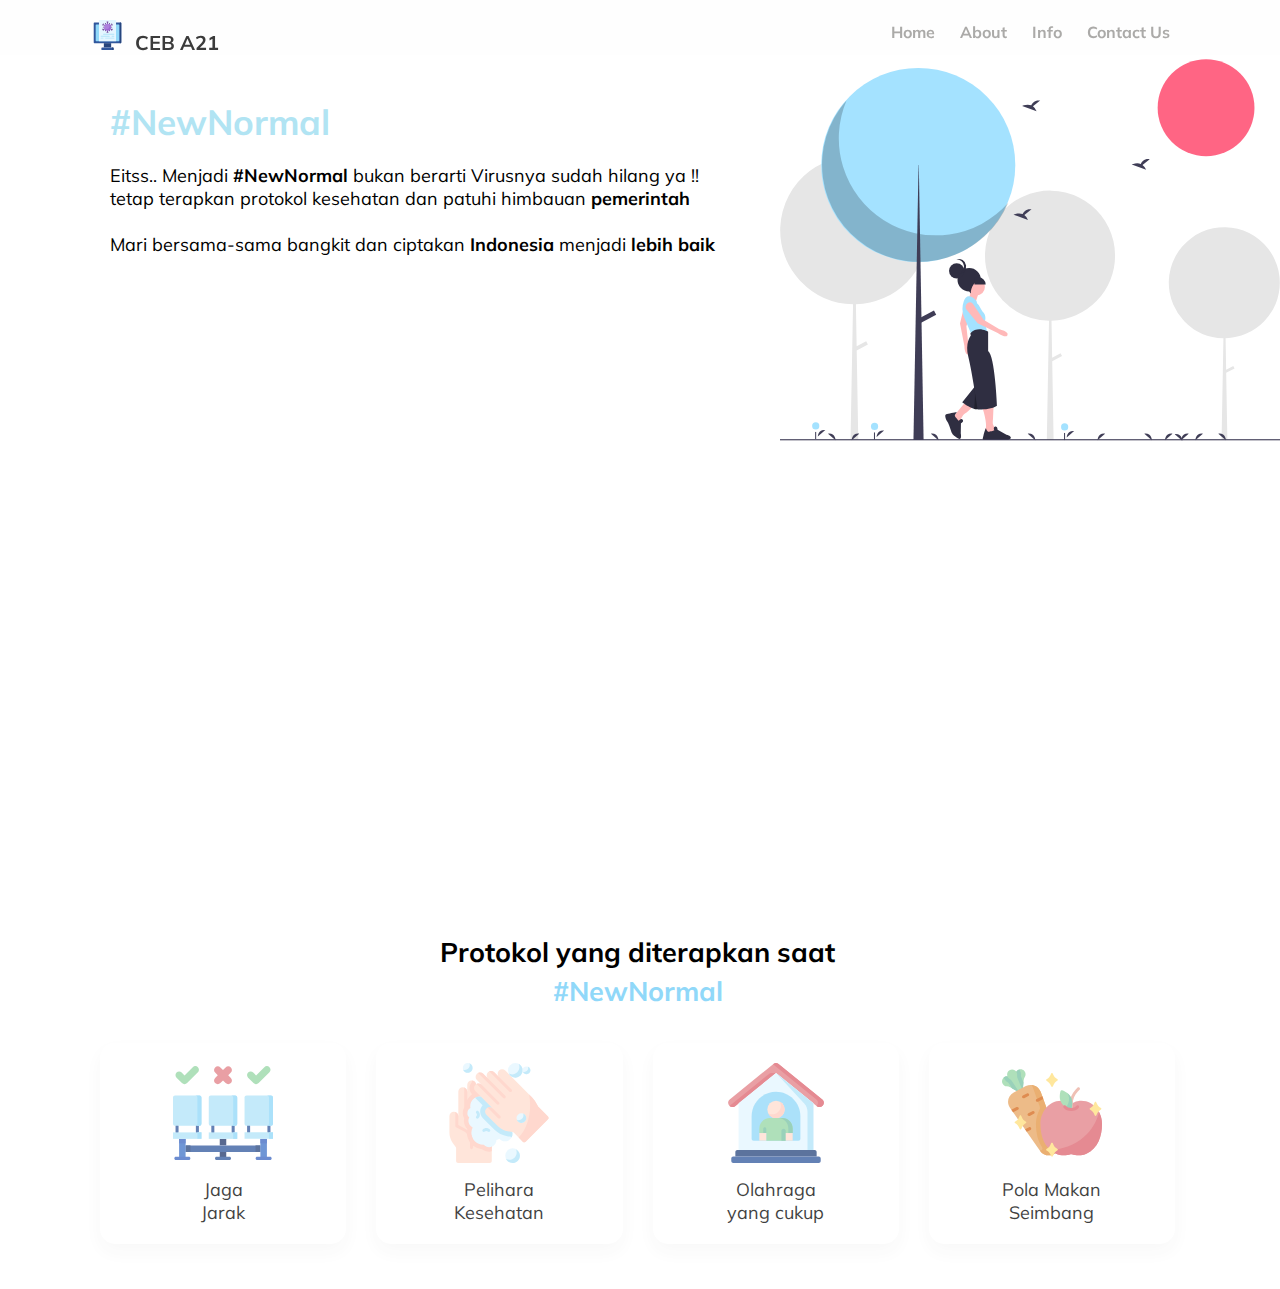
==== commit 59a511bd: "delete doubled main1 (just try, don't merge)" ====
--- a/index.html
+++ b/index.html
@@ -1,124 +1,107 @@
-<!DOCTYPE html>
-<html lang="en">
-
-<head>
-  <meta charset="UTF-8">
-  <meta name="viewport" content="width=device-width, initial-scale=1.0">
-  <title>CEB A21</title>
-  <link rel="shortcut icon" href="/res/logo.svg" type="image/x-icon">
-  <link href="https://fonts.googleapis.com/css2?family=Muli:wght@300;400;700&display=swap" rel="stylesheet">
-  <link rel="stylesheet" href="style.css">
-  <link rel="stylesheet" href="responsive.css">
-
-</head>
-
-<body>
-  <!-- navbar -->
-  <nav>
-    <div class="container">
-      <div class="nav-wrapper">
-        <div class="logo">
-          <img src="./res/logo.svg" alt="Logo">
-          <a href="#">CEB-A21</a>
-        </div>
-        <div class="nav-item">
-          <a class="nav-list" href="#about">About</a>
-          <a class="nav-list" href="#info">Info</a>
-          <a class="nav-list" href="#contact">Contact</a>
-        </div>
-      </div>
-    </div>
-  </nav>
-
-  <!-- main -->
-
-  <div id="about" class="jumbotron">
-    <div class="container">
-      <div class="main-left">
-        <h1>#NewNormal</h1>
-        <p>Eitss.. Menjadi <strong>#NewNormal</strong> bukan berarti Virusnya sudah hilang ya!!
-          tetap terapkan protokol kesehatan dan patuhi himbauan <strong>pemerintah</strong>.</p>
-        <p>Mari bersama-sama bangkit dan ciptakan <strong>Indonesia</strong> menjadi <strong>lebih baik</strong>.</p>
-        <a class="btn btn-primary" href="#info" role="button">Selengkapnya</a>
-      </div>
-    </div>
-    <div class="main-right">
-      <img src="./res/main.svg">
-    </div>
-  </div>
-
-  <!-- main 2 -->
-  <div id="info" class="main2">
-    <div class="container">
-      <h2>Protokol yang diterapkan saat</h2>
-      <h2><span>#NewNormal</span></h2>
-      <div class="item-wrapper">
-        <div class="item">
-          <div class="item-box">
-            <img src="./res/jaga-jarak.svg">
-            <p>Jaga<br>Jarak</p>
-          </div>
-        </div>
-        <div class="item">
-          <div class="item-box">
-            <img src="./res/kesehatan.svg">
-            <p>Pelihara<br>Kesehatan</p>
-          </div>
-        </div>
-        <div class="item">
-          <div class="item-box">
-            <img src="./res/olahraga.svg">
-            <p>Olahraga<br>yang cukup</p>
-          </div>
-        </div>
-        <div class="item">
-          <div class="item-box">
-            <img src="./res/pola-makan.svg">
-            <p>Pola Makan<br>Seimbang</p>
-          </div>
-        </div>
-      </div>
-    </div>
-  </div>
-
-  <!-- contact -->
-  <div id="contact">
-    <div class="container">
-      <div class="message-wrapper">
-        <div class="people">
-          <img src="./res/contact.svg">
-        </div>
-        <div class="message">
-          <h2 class="title-section">Hubungi Kami</h2>
-          <div class="form">
-            <div class="form-input">
-              <input type="text" name="name" id="name" placeholder="Nama Kamu">
-            </div>
-            <div class="form-input">
-              <input type="email" name="emamil" id="email" placeholder="Email Kamu">
-            </div>
-          </div>
-          <div class="form-input">
-            <textarea name="message" id="message" placeholder="Tulis Pesan di sini"></textarea>
-          </div>
-          <button class="btn btn-submit" role="button">Kirim</button>
-        </div>
-      </div>
-    </div>
-  </div>
-
-  <!-- footer -->
-  <footer>
-    <div class="organizer">
-      <a href="http://cfds.fisipol.ugm.ac.id/" target="_blank">CfDS UGM</a>
-      <span>&nbsp;|&nbsp;</span>
-      <a href="https://progate.com/" target="_blank">Progate Indonesia</a>
-    </div>
-    <div class="copyright">
-      <p>CEB-A21 &copy; 2020</p>
-    </div>
-  </footer>
-
-</body>
-
-</html>+<!DOCTYPE html>
+<html lang="en">
+
+<head>
+  <meta charset="UTF-8">
+  <meta name="viewport" item="width=device-width, initial-scale=1.0">
+  <title>CEB A21</title>
+  <link href="https://fonts.googleapis.com/css2?family=Muli:wght@300;400;700&display=swap" rel="stylesheet">
+  <link rel="stylesheet" href="./style.css">
+  <link rel="stylesheet" href="./responsive.css">
+
+</head>
+
+<body>
+  <!-- header -->
+   <header>
+	<!-- navbar -->
+	<div class="container">
+	   <nav>
+		<div class="navbar-left">
+			<img src="./res/logo.svg" class="logo">
+			<span >CEB A21</span>
+		</div>
+		<div class="dropdown">
+			<span class="fas fa-bars menu-icon"></span>
+			<div class="dropdown-nav">
+			  <a href="#">Home</a>
+			  <a href="#">About</a>
+			  <a href="#">Info</a>
+		    	  <ahref="#">Contact</a>
+			</div>
+		</div>
+		<div class="navbar-right">
+		    <ul>
+		        <li><a href="#">Home</a></li>
+			<li><a href="#">About</a></li>
+			<li><a href="#">Info</a></li>
+			<li><a href="#">Contact Us </a></li>
+		   </ul>
+		</div>
+	    </nav>
+	</div>
+</header>
+
+  <!-- main -->
+
+ <div id="home" class="jumbotron">
+  <div class="container">
+	<div class="main-left">
+	 <h1>#NewNormal</h1>
+	 <p>Eitss.. Menjadi <b>#NewNormal</b> bukan berarti Virusnya sudah hilang ya !! tetap terapkan protokol kesehatan
+	    dan patuhi himbauan <b>pemerintah</b> </p><br>
+	    <p>Mari bersama-sama bangkit dan ciptakan <b>Indonesia</b> menjadi <b>lebih baik</b></p>
+	</div>
+  </div>
+	<div class="main-right">
+		<img src="./res/main.svg">
+	</div>
+</div>
+
+<!-- main 2 -->
+<div class="main2">
+  <div class="container">
+    <h2>Protokol yang diterapkan saat</h2>
+    <h2><span>#NewNormal</span></h2>
+    <div class="item-wrapper">
+      <div class="item">
+        <div class="item-box">
+          <img src="./res/jaga-jarak.svg">
+          <p>Jaga<br>Jarak</p>
+        </div>
+      </div>
+      <div class="item">
+        <div class="item-box">
+          <img src="./res/kesehatan.svg">
+          <p>Pelihara<br>Kesehatan</p>
+        </div>
+      </div>
+      <div class="item">
+        <div class="item-box">
+          <img src="./res/olahraga.svg">
+          <p>Olahraga<br>yang cukup</p>
+        </div>
+      </div>
+      <div class="item">
+        <div class="item-box">
+          <img src="./res/pola-makan.svg">
+          <p>Pola Makan<br>Seimbang</p>
+        </div>
+      </div>
+    </div>
+  </div>
+</div>
+
+  <!-- contact -->
+  <div>
+
+  </div>
+
+  <!-- footer -->
+  <footer>
+
+  </footer>
+
+</body>
+
+</html>
--- a/style.css
+++ b/style.css
@@ -1,279 +1,160 @@
-* {
-  margin: 0;
-  padding: 0;
-  box-sizing: border-box;
-  outline: none;
-  list-style: none;
-  text-decoration: none;
-  font-family: "muli", sans-serif;
-}
-
-html {
-  scroll-behavior: smooth;
-}
-
-body {
-  font-size: 18px;
-  color: #7d7987;
-}
-
-/* header */
-nav {
-  position: fixed;
-  z-index: 5;
-  height: 75px;
-  width: 100%;
-  background-color: #fff;
-  box-shadow: 1px 1px 4px 0 rgba(0, 0, 0, 0.1);
-}
-
-.container {
-  width: 100%;
-  margin: 0 auto;
-}
-
-.nav-wrapper {
-  margin: 0 200px;
-  display: flex;
-  justify-content: space-between;
-  align-items: center;
-}
-
-.logo img {
-  position: relative;
-  top: 10px;
-  height: 35px;
-}
-
-.logo a {
-  font-family: Arial, Helvetica, sans-serif;
-  font-size: 16px;
-  color: #000;
-  font-weight: 500;
-  letter-spacing: 1px;
-  line-height: 75px;
-  padding-left: 5px;
-}
-
-.nav-item .nav-list {
-  font-family: Arial, Helvetica, sans-serif;
-  padding: 0 10px;
-  color: #7d7987;
-  font-size: 16px;
-}
-
-.nav-item a.nav-list.active,
-.nav-item a.nav-list:hover {
-  color: #000;
-  transition: all 0.5s linear;
-}
-
-/* main 1 */
-.jumbotron {
-  height: 100vh;
-  display: flex;
-  margin: 0 100px;
-  padding: 150px 100px 50px;
-}
-
-.main-left h1 {
-  color: #b1e4f3;
-  font-size: 35px;
-  padding: 35px 0;
-  letter-spacing: 2px;
-}
-
-.main-left p {
-  padding-bottom: 20px;
-  line-height: 28px;
-}
-
-.main-right img {
-  width: 100%;
-  max-width: 1000px;
-  float: right;
-}
-
-.btn {
-  background: #dff6ff;
-  border: 1px solid #dff6ff;
-  border-bottom: 4px solid #b1e4f9;
-  border-radius: 8px;
-  box-shadow: 0px 0.769896px 3.62304px rgba(0, 0, 0, 0.0243888),
-    0px 2.12866px 10.0172px rgba(0, 0, 0, 0.035),
-    0px 5.125px 24.1177px rgba(0, 0, 0, 0.0456112);
-  padding: 10px 25px;
-  letter-spacing: 1px;
-  opacity: 0.8;
-  cursor: pointer;
-}
-
-.btn.btn-primary {
-  width: 180px;
-  font-size: 14px;
-  color: #000;
-  font-weight: 700;
-  margin-bottom: 30px;
-}
-
-.btn:hover {
-  opacity: 1;
-  border: 1px solid #b1e4f3;
-  border-bottom: 4px solid #b1e4f9;
-}
-
-.btn.btn-primary:active {
-  position: relative;
-  top: 5px;
-  border: none;
-}
-
-/* main2 */
-.main2 {
-  padding: 30px 0;
-  text-align: center;
-}
-
-.main2 h2 {
-  padding-top: 5px;
-}
-
-.main2 h2 span {
-  color: #90d8f9;
-  text-shadow: 0px 2px 5px rgba(0, 0, 0, 0.1);
-  letter-spacing: 2px;
-}
-
-.item-wrapper {
-  margin: 50px;
-  display: flex;
-  align-items: center;
-  justify-content: center;
-}
-
-.item {
-  position: relative;
-  top: 0;
-  width: 200px;
-  height: 200px;
-  margin: 20px;
-  background-color: #fff;
-  box-shadow: 1px 5px 9px 1px rgba(0, 0, 0, 0.04);
-  border-radius: 12px;
-  transition: all 0.3s linear;
-}
-
-.item:hover {
-  color: #fdfdfd;
-  top: -8px;
-  opacity: 0.95;
-  box-shadow: 1px 5px 9px 2px rgba(0, 0, 0, 0.07);
-}
-
-.item img {
-  padding: 20px 0 10px;
-  width: 100px;
-}
-
-.item p {
-  color: #7d7987;
-  font-size: 16px;
-}
-
-/* contact */
-#contact {
-  margin: 50px 0 100px;
-}
-
-.message-wrapper {
-  display: flex;
-  margin: 0 75px 50px;
-  justify-content: space-around;
-}
-
-.title-section {
-  text-align: center;
-  margin-bottom: 20px;
-}
-
-.form {
-  display: flex;
-  flex-direction: row;
-  flex-wrap: wrap;
-  width: 100%;
-}
-
-.form-input {
-  display: flex;
-  flex-direction: column;
-  flex-basis: 100%;
-  flex: 1;
-  margin: 10px;
-}
-
-input,
-textarea {
-  background: #fff;
-  box-shadow: 0px 0.769896px 3.62304px rgba(0, 0, 0, 0.0243888),
-    0px 2.12866px 10.0172px rgba(0, 0, 0, 0.035),
-    0px 5.125px 24.1177px rgba(0, 0, 0, 0.0456112);
-  border-radius: 6px;
-  border: 1px solid #fff;
-  height: 50px;
-  padding: 0 35px;
-}
-
-input:focus,
-textarea:focus {
-  border: 1px solid #90d8f9;
-}
-
-textarea {
-  width: 100%;
-  height: 30vh;
-  padding: 20px 35px;
-  resize: none;
-}
-
-.btn.btn-submit {
-  display: flex;
-  margin: 15px auto;
-  font-weight: 700;
-}
-
-.btn.btn-submit:active {
-  background-color: #b1e4f3;
-}
-
-/* footer */
-footer {
-  width: 100%;
-  height: 50px;
-  padding: 0 200px;
-  background-color: #dff6ff;
-  line-height: 50px;
-}
-
-footer .organizer {
-  float: left;
-}
-
-footer .organizer span {
-  padding: 0 10px;
-}
-
-footer .organizer a,
-footer .copyright p {
-  font-size: 14px;
-  color: #000;
-}
-
-footer .organizer a:hover {
-  font-size: 14px;
-  color: #7d7987;
-  transition: all 0.5s linear;
-}
-
-footer .copyright {
-  float: right;
-}
+* {
+  margin: 0;
+  padding: 0;
+  box-sizing: border-box;
+  outline: none;
+  list-style: none;
+  text-decoration: none;
+  font-family: "muli", sans-serif;
+  scroll-behavior: smooth;
+}
+
+body {
+  font-size: 18px;
+}
+
+.container {
+  width: 100%;
+  margin: 0 auto;
+}
+
+/* navbar & main 1 */
+header {
+  height: 55px;
+  width:100%;
+  background-color: rgba(254, 254, 254, 0.9);
+  position :fixed;
+  top: 0;
+  z-index: 10;
+  font-weight: bold;
+  padding: 20px;
+}
+.container {
+  max-width: 1170px;
+  width: 100%;
+  margin: 0 auto;
+  padding-left: 30px;
+  padding-right: 35px;
+}
+a {
+  text-decoration: none;
+}
+.navbar-left{
+	float:left;
+	display: inline-block;
+}
+.navbar-left span{
+	font-size: 20px;
+	color:#3B3B3B;
+}
+.logo{
+	height: 30px;
+	width: 45px;
+}
+.navbar-right{
+	float:right;
+}
+.navbar-right li{
+	margin-right: 20px;
+	display: inline-block;
+}
+.navbar-right a{
+	color: #ABAAA8;
+	font-size: 16px;
+	transition:all 2s;
+}
+.navbar-right a:hover{
+	margin-top: -2px;
+	border-bottom: 2px solid blue;
+	color:blue;
+}
+.menu-icon{
+  color:black;
+  padding:21px 0px;
+  font-size:35px;
+}
+.dropdown {
+  position: relative;
+  float: right;
+  display:none;
+}
+.dropdown-nav {
+  display: none;
+  position: absolute;
+  right: 0;
+  background-color: #f9f9f9;
+  min-width: 160px;
+  box-shadow: 0px 8px 16px 0px rgba(0,0,0,0.2);
+  z-index: 1;
+}
+.jumbotron {
+  height:100vh;
+  display: flex;
+  min-width:1080px;
+}
+.main-right .main-left{
+  flex:auto;
+  width: 50%;
+  text-align: left;
+}
+.main-left h1{
+  padding-top: 100px;
+  color: #B1E4F3;
+  font-size: 35px;
+  margin-bottom:20px;
+  padding-left:80px;
+}
+.main-left p{
+  padding-left: 80px;
+
+}
+.main-right img{
+  width: 500px;
+  height: 500px;
+}
+
+.main2 {
+  padding: 30px 0;
+  text-align: center;
+}
+
+.main2 h2 {
+  padding-top: 5px;
+}
+
+.main2 h2 span {
+  color: #90D8F9;
+}
+
+.item-wrapper {
+  padding-top: 20px;
+  display: flex;
+}
+
+.item {
+  flex: auto;
+}
+
+.item-box {
+  padding: 20px;
+  opacity: 0.75;
+  margin: 15px;
+  box-shadow: 0 8px 18px 0 rgba(0, 0, 0, 0.035);
+  border-radius: 15px;
+  position: relative;
+  top: 0;
+  transition: all .1s ease-in;
+  cursor: pointer;
+  display: block;
+}
+
+.item-box:hover {
+  top: -2px;
+  opacity: 0.95;
+  box-shadow: 0 4px 5px rgba(0,0,0,0.2);
+}
+
+.item img {
+  width: 100px;
+  padding-bottom: 10px;
+}
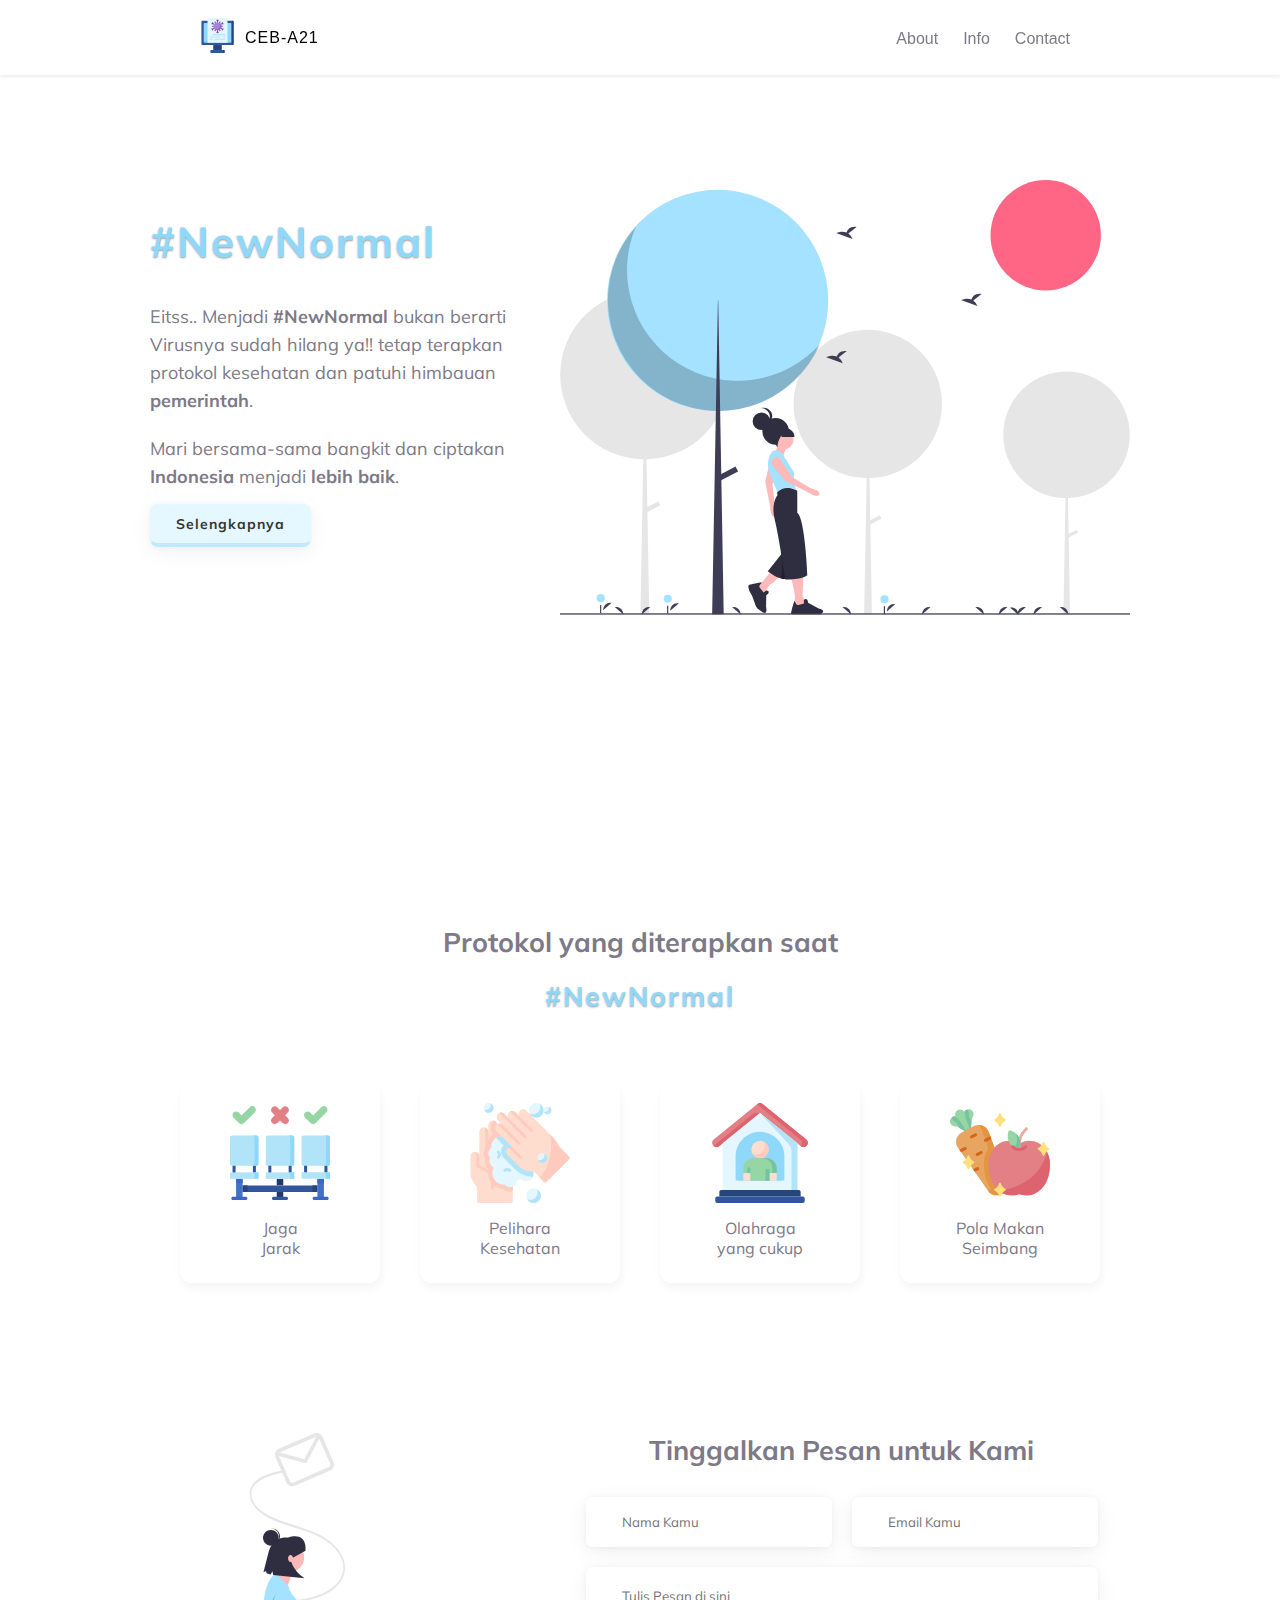
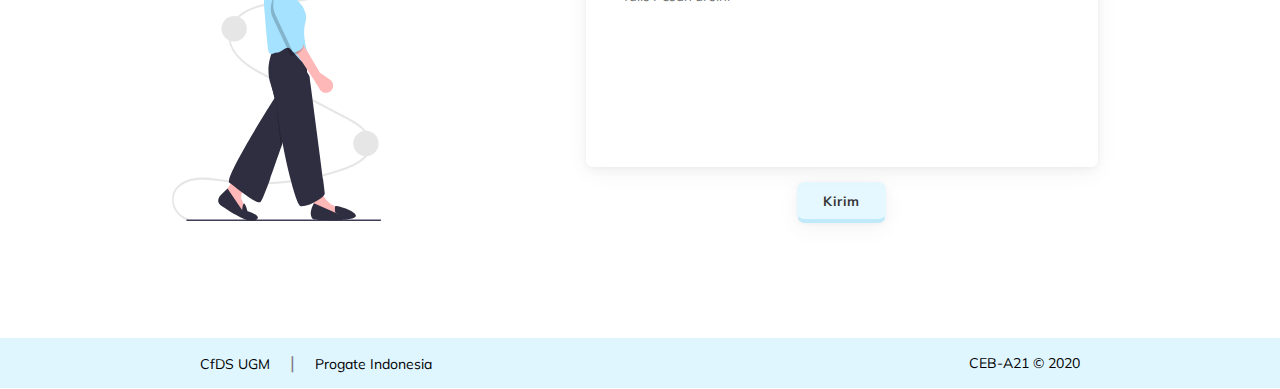
==== commit 9685e284: "Finally.." ====
--- a/index.html
+++ b/index.html
@@ -1,107 +1,124 @@
-<!DOCTYPE html>
-<html lang="en">
-
-<head>
-  <meta charset="UTF-8">
-  <meta name="viewport" item="width=device-width, initial-scale=1.0">
-  <title>CEB A21</title>
-  <link href="https://fonts.googleapis.com/css2?family=Muli:wght@300;400;700&display=swap" rel="stylesheet">
-  <link rel="stylesheet" href="./style.css">
-  <link rel="stylesheet" href="./responsive.css">
-
-</head>
-
-<body>
-  <!-- header -->
-   <header>
-	<!-- navbar -->
-	<div class="container">
-	   <nav>
-		<div class="navbar-left">
-			<img src="./res/logo.svg" class="logo">
-			<span >CEB A21</span>
-		</div>
-		<div class="dropdown">
-			<span class="fas fa-bars menu-icon"></span>
-			<div class="dropdown-nav">
-			  <a href="#">Home</a>
-			  <a href="#">About</a>
-			  <a href="#">Info</a>
-		    	  <ahref="#">Contact</a>
-			</div>
-		</div>
-		<div class="navbar-right">
-		    <ul>
-		        <li><a href="#">Home</a></li>
-			<li><a href="#">About</a></li>
-			<li><a href="#">Info</a></li>
-			<li><a href="#">Contact Us </a></li>
-		   </ul>
-		</div>
-	    </nav>
-	</div>
-</header>
-
-  <!-- main -->
-
- <div id="home" class="jumbotron">
-  <div class="container">
-	<div class="main-left">
-	 <h1>#NewNormal</h1>
-	 <p>Eitss.. Menjadi <b>#NewNormal</b> bukan berarti Virusnya sudah hilang ya !! tetap terapkan protokol kesehatan
-	    dan patuhi himbauan <b>pemerintah</b> </p><br>
-	    <p>Mari bersama-sama bangkit dan ciptakan <b>Indonesia</b> menjadi <b>lebih baik</b></p>
-	</div>
-  </div>
-	<div class="main-right">
-		<img src="./res/main.svg">
-	</div>
-</div>
-
-<!-- main 2 -->
-<div class="main2">
-  <div class="container">
-    <h2>Protokol yang diterapkan saat</h2>
-    <h2><span>#NewNormal</span></h2>
-    <div class="item-wrapper">
-      <div class="item">
-        <div class="item-box">
-          <img src="./res/jaga-jarak.svg">
-          <p>Jaga<br>Jarak</p>
-        </div>
-      </div>
-      <div class="item">
-        <div class="item-box">
-          <img src="./res/kesehatan.svg">
-          <p>Pelihara<br>Kesehatan</p>
-        </div>
-      </div>
-      <div class="item">
-        <div class="item-box">
-          <img src="./res/olahraga.svg">
-          <p>Olahraga<br>yang cukup</p>
-        </div>
-      </div>
-      <div class="item">
-        <div class="item-box">
-          <img src="./res/pola-makan.svg">
-          <p>Pola Makan<br>Seimbang</p>
-        </div>
-      </div>
-    </div>
-  </div>
-</div>
-
-  <!-- contact -->
-  <div>
-
-  </div>
-
-  <!-- footer -->
-  <footer>
-
-  </footer>
-
-</body>
-
-</html>
+<!DOCTYPE html>
+<html lang="en">
+
+<head>
+  <meta charset="UTF-8">
+  <meta name="viewport" content="width=device-width, initial-scale=1.0">
+  <title>CEB A21</title>
+  <link rel="shortcut icon" href="/res/logo.svg" type="image/x-icon">
+  <link href="https://fonts.googleapis.com/css2?family=Muli:wght@300;400;700&display=swap" rel="stylesheet">
+  <link rel="stylesheet" href="style.css">
+  <link rel="stylesheet" href="responsive.css">
+
+</head>
+
+<body>
+  <!-- navbar -->
+  <nav>
+    <div class="container">
+      <div class="nav-wrapper">
+        <div class="logo">
+          <img src="./res/logo.svg" alt="Logo">
+          <a href="#">CEB-A21</a>
+        </div>
+        <div class="nav-item">
+          <a class="nav-list" href="#about">About</a>
+          <a class="nav-list" href="#info">Info</a>
+          <a class="nav-list" href="#contact">Contact</a>
+        </div>
+      </div>
+    </div>
+  </nav>
+
+  <!-- main -->
+
+  <div id="about" class="jumbotron">
+    <div class="container">
+      <div class="main-left">
+        <h1>#NewNormal</h1>
+        <p>Eitss.. Menjadi <strong>#NewNormal</strong> bukan berarti Virusnya sudah hilang ya!!
+          tetap terapkan protokol kesehatan dan patuhi himbauan <strong>pemerintah</strong>.</p>
+        <p>Mari bersama-sama bangkit dan ciptakan <strong>Indonesia</strong> menjadi <strong>lebih baik</strong>.</p>
+        <a class="btn btn-primary" href="#info" role="button">Selengkapnya</a>
+      </div>
+    </div>
+    <div class="main-right">
+      <img src="./res/main.svg">
+    </div>
+  </div>
+
+  <!-- main 2 -->
+  <div id="info" class="main2">
+    <div class="container">
+      <h2>Protokol yang diterapkan saat</h2>
+      <h2><span>#NewNormal</span></h2>
+      <div class="item-wrapper">
+        <div class="item">
+          <div class="item-box">
+            <img src="./res/jaga-jarak.svg">
+            <p>Jaga<br>Jarak</p>
+          </div>
+        </div>
+        <div class="item">
+          <div class="item-box">
+            <img src="./res/kesehatan.svg">
+            <p>Pelihara<br>Kesehatan</p>
+          </div>
+        </div>
+        <div class="item">
+          <div class="item-box">
+            <img src="./res/olahraga.svg">
+            <p>Olahraga<br>yang cukup</p>
+          </div>
+        </div>
+        <div class="item">
+          <div class="item-box">
+            <img src="./res/pola-makan.svg">
+            <p>Pola Makan<br>Seimbang</p>
+          </div>
+        </div>
+      </div>
+    </div>
+  </div>
+
+  <!-- contact -->
+  <div id="contact">
+    <div class="container">
+      <div class="message-wrapper">
+        <div class="people">
+          <img src="./res/contact.svg">
+        </div>
+        <div class="message">
+          <h2 class="title-section">Tinggalkan Pesan untuk Kami</h2>
+          <div class="form">
+            <div class="form-input">
+              <input type="text" name="name" id="name" placeholder="Nama Kamu">
+            </div>
+            <div class="form-input">
+              <input type="email" name="emamil" id="email" placeholder="Email Kamu">
+            </div>
+          </div>
+          <div class="form-input">
+            <textarea name="message" id="message" placeholder="Tulis Pesan di sini"></textarea>
+          </div>
+          <button class="btn btn-submit" role="button">Kirim</button>
+        </div>
+      </div>
+    </div>
+  </div>
+
+  <!-- footer -->
+  <footer>
+    <div class="organizer">
+      <a href="http://cfds.fisipol.ugm.ac.id/" target="_blank">CfDS UGM</a>
+      <span>&nbsp;|&nbsp;</span>
+      <a href="https://progate.com/" target="_blank">Progate Indonesia</a>
+    </div>
+    <div class="copyright">
+      <p>CEB-A21 &copy; 2020</p>
+    </div>
+  </footer>
+
+</body>
+
+</html>--- a/style.css
+++ b/style.css
@@ -1,160 +1,278 @@
-* {
-  margin: 0;
-  padding: 0;
-  box-sizing: border-box;
-  outline: none;
-  list-style: none;
-  text-decoration: none;
-  font-family: "muli", sans-serif;
-  scroll-behavior: smooth;
-}
-
-body {
-  font-size: 18px;
-}
-
-.container {
-  width: 100%;
-  margin: 0 auto;
-}
-
-/* navbar & main 1 */
-header {
-  height: 55px;
-  width:100%;
-  background-color: rgba(254, 254, 254, 0.9);
-  position :fixed;
-  top: 0;
-  z-index: 10;
-  font-weight: bold;
-  padding: 20px;
-}
-.container {
-  max-width: 1170px;
-  width: 100%;
-  margin: 0 auto;
-  padding-left: 30px;
-  padding-right: 35px;
-}
-a {
-  text-decoration: none;
-}
-.navbar-left{
-	float:left;
-	display: inline-block;
-}
-.navbar-left span{
-	font-size: 20px;
-	color:#3B3B3B;
-}
-.logo{
-	height: 30px;
-	width: 45px;
-}
-.navbar-right{
-	float:right;
-}
-.navbar-right li{
-	margin-right: 20px;
-	display: inline-block;
-}
-.navbar-right a{
-	color: #ABAAA8;
-	font-size: 16px;
-	transition:all 2s;
-}
-.navbar-right a:hover{
-	margin-top: -2px;
-	border-bottom: 2px solid blue;
-	color:blue;
-}
-.menu-icon{
-  color:black;
-  padding:21px 0px;
-  font-size:35px;
-}
-.dropdown {
-  position: relative;
-  float: right;
-  display:none;
-}
-.dropdown-nav {
-  display: none;
-  position: absolute;
-  right: 0;
-  background-color: #f9f9f9;
-  min-width: 160px;
-  box-shadow: 0px 8px 16px 0px rgba(0,0,0,0.2);
-  z-index: 1;
-}
-.jumbotron {
-  height:100vh;
-  display: flex;
-  min-width:1080px;
-}
-.main-right .main-left{
-  flex:auto;
-  width: 50%;
-  text-align: left;
-}
-.main-left h1{
-  padding-top: 100px;
-  color: #B1E4F3;
-  font-size: 35px;
-  margin-bottom:20px;
-  padding-left:80px;
-}
-.main-left p{
-  padding-left: 80px;
-
-}
-.main-right img{
-  width: 500px;
-  height: 500px;
-}
-
-.main2 {
-  padding: 30px 0;
-  text-align: center;
-}
-
-.main2 h2 {
-  padding-top: 5px;
-}
-
-.main2 h2 span {
-  color: #90D8F9;
-}
-
-.item-wrapper {
-  padding-top: 20px;
-  display: flex;
-}
-
-.item {
-  flex: auto;
-}
-
-.item-box {
-  padding: 20px;
-  opacity: 0.75;
-  margin: 15px;
-  box-shadow: 0 8px 18px 0 rgba(0, 0, 0, 0.035);
-  border-radius: 15px;
-  position: relative;
-  top: 0;
-  transition: all .1s ease-in;
-  cursor: pointer;
-  display: block;
-}
-
-.item-box:hover {
-  top: -2px;
-  opacity: 0.95;
-  box-shadow: 0 4px 5px rgba(0,0,0,0.2);
-}
-
-.item img {
-  width: 100px;
-  padding-bottom: 10px;
-}
+* {
+  margin: 0;
+  padding: 0;
+  box-sizing: border-box;
+  outline: none;
+  list-style: none;
+  text-decoration: none;
+  font-family: "muli", sans-serif;
+}
+
+html {
+  scroll-behavior: smooth;
+}
+
+body {
+  font-size: 18px;
+  color: #7d7987;
+}
+
+/* header */
+nav {
+  position: fixed;
+  z-index: 5;
+  height: 75px;
+  width: 100%;
+  background-color: #fff;
+  box-shadow: 1px 1px 4px 0 rgba(0, 0, 0, 0.1);
+}
+
+.container {
+  width: 100%;
+  margin: 0 auto;
+}
+
+.nav-wrapper {
+  margin: 0 200px;
+  display: flex;
+  justify-content: space-between;
+  align-items: center;
+}
+
+.logo img {
+  position: relative;
+  top: 10px;
+  height: 35px;
+}
+
+.logo a {
+  font-family: Arial, Helvetica, sans-serif;
+  font-size: 16px;
+  color: #000;
+  font-weight: 500;
+  letter-spacing: 1px;
+  line-height: 75px;
+  padding-left: 5px;
+}
+
+.nav-item .nav-list {
+  font-family: Arial, Helvetica, sans-serif;
+  padding: 0 10px;
+  color: #7d7987;
+  font-size: 16px;
+}
+
+.nav-item a.nav-list.active,
+.nav-item a.nav-list:hover {
+  color: #000;
+  transition: all 0.5s linear;
+}
+
+/* main 1 */
+.jumbotron {
+  width: 100%;
+  height: 95vh;
+  display: flex;
+  padding: 20vh 150px;
+}
+
+.main-left h1 {
+  color: #90d8f9;
+  text-shadow: 0px 1px 2px rgba(0, 0, 0, 0.4);
+  font-size: 42px;
+  padding: 35px 0;
+  letter-spacing: 2px;
+}
+
+.main-left p {
+  padding-bottom: 20px;
+  line-height: 28px;
+}
+
+.main-right img {
+  width: 570px;
+}
+
+.btn {
+  background: #dff6ff;
+  border: 1px solid #dff6ff;
+  border-bottom: 4px solid #b1e4f9;
+  border-radius: 8px;
+  box-shadow: 0px 0.769896px 3.62304px rgba(0, 0, 0, 0.0243888),
+    0px 2.12866px 10.0172px rgba(0, 0, 0, 0.035),
+    0px 5.125px 24.1177px rgba(0, 0, 0, 0.0456112);
+  padding: 10px 25px;
+  letter-spacing: 1px;
+  opacity: 0.8;
+  cursor: pointer;
+}
+
+.btn.btn-primary {
+  width: 180px;
+  font-size: 14px;
+  color: #000;
+  font-weight: 700;
+  margin-bottom: 30px;
+}
+
+.btn:hover {
+  opacity: 1;
+  border: 1px solid #b1e4f3;
+  border-bottom: 4px solid #b1e4f9;
+}
+
+.btn.btn-primary:active {
+  position: relative;
+  top: 5px;
+  border: none;
+}
+
+/* main2 */
+.main2 {
+  padding: 50px 0 30px;
+  text-align: center;
+}
+
+.main2 h2 {
+  padding-top: 20px;
+}
+
+.main2 h2 span {
+  color: #90d8f9;
+  text-shadow: 0px 1px 2px rgba(0, 0, 0, 0.4);
+  letter-spacing: 2px;
+}
+
+.item-wrapper {
+  margin: 50px;
+  display: flex;
+  align-items: center;
+  justify-content: center;
+}
+
+.item {
+  position: relative;
+  top: 0;
+  width: 200px;
+  height: 200px;
+  margin: 20px;
+  background-color: #fff;
+  box-shadow: 1px 5px 9px 1px rgba(0, 0, 0, 0.04);
+  border-radius: 12px;
+  transition: all 0.3s linear;
+}
+
+.item:hover {
+  background-color: rgba(223, 246, 255, 0.5);
+  color: #000;
+  top: -10px;
+  box-shadow: 1px 5px 9px 2px rgba(0, 0, 0, 0.07);
+}
+
+.item img {
+  padding: 20px 0 10px;
+  width: 100px;
+}
+
+.item p {
+  color: #7d7987;
+  font-size: 16px;
+}
+
+/* contact */
+#contact {
+  margin: 50px 0 100px;
+}
+
+.message-wrapper {
+  display: flex;
+  margin: 0 75px 50px;
+  justify-content: space-around;
+}
+
+.title-section {
+  text-align: center;
+  margin-bottom: 20px;
+}
+
+.form {
+  display: flex;
+  flex-direction: row;
+  flex-wrap: wrap;
+  width: 100%;
+}
+
+.form-input {
+  display: flex;
+  flex-direction: column;
+  flex-basis: 100%;
+  flex: 1;
+  margin: 10px;
+}
+
+input,
+textarea {
+  background: #fff;
+  box-shadow: 0px 0.769896px 3.62304px rgba(0, 0, 0, 0.0243888),
+    0px 2.12866px 10.0172px rgba(0, 0, 0, 0.035),
+    0px 5.125px 24.1177px rgba(0, 0, 0, 0.0456112);
+  border-radius: 6px;
+  border: 1px solid #fff;
+  height: 50px;
+  padding: 0 35px;
+}
+
+input:focus,
+textarea:focus {
+  border: 1px solid #90d8f9;
+}
+
+textarea {
+  width: 100%;
+  height: 200px;
+  padding: 20px 35px;
+  resize: none;
+}
+
+.btn.btn-submit {
+  display: flex;
+  margin: 15px auto;
+  font-weight: 700;
+}
+
+.btn.btn-submit:active {
+  background-color: #b1e4f3;
+}
+
+/* footer */
+footer {
+  width: 100%;
+  height: 50px;
+  padding: 0 200px;
+  background-color: #dff6ff;
+  line-height: 50px;
+}
+
+footer .organizer {
+  float: left;
+}
+
+footer .organizer span {
+  padding: 0 10px;
+}
+
+footer .organizer a,
+footer .copyright p {
+  font-size: 14px;
+  color: #000;
+}
+
+footer .organizer a:hover {
+  font-size: 14px;
+  color: #7d7987;
+  transition: all 0.5s linear;
+}
+
+footer .copyright {
+  float: right;
+}
--- a/responsive.css
+++ b/responsive.css
@@ -1,20 +1,11 @@
 @media (max-width: 640px) {
-  /* main1 */
-  .jumbotron {
-    padding: 0 !important;
-    margin: 0;
-    flex: none !important;
+  .btn.btn-primary {
+    margin: 0 auto;
   }
 
-  .main-left {
-    margin-top: 100px !important;
-    width: 100%;
-    text-align: center;
-    padding: 0 15px !important;
-  }
-
-  .btn.btn-primary {
-    margin: 0 auto;
+  /* main1 */
+  .main-left h1 {
+    padding-top: 15vh !important;
   }
 
   /* contact */
@@ -28,17 +19,19 @@
 }
 
 @media (max-width: 920px) {
-  .jumbotron {
-    padding: 50px 0;
-    margin: 0;
-    flex: none;
-  }
-
   .nav-wrapper {
     margin: 0;
     display: flex;
     justify-content: space-around;
     align-items: center;
+  }
+
+  .jumbotron {
+    height: 100vh;
+    background: linear-gradient(135deg, #dff6ff 0%, #fff 200%);
+    padding: 50px 0;
+    margin: 0;
+    flex: none;
   }
 
   .main-left {
@@ -49,6 +42,7 @@
   }
 
   .main-left h1 {
+    padding-top: 20vh;
     flex: auto;
     margin: 0 auto;
   }
@@ -72,6 +66,10 @@
     flex-wrap: wrap;
   }
 
+  .main2 h2 {
+    padding-top: 10px;
+  }
+
   /* footer */
   footer {
     padding: 0;
